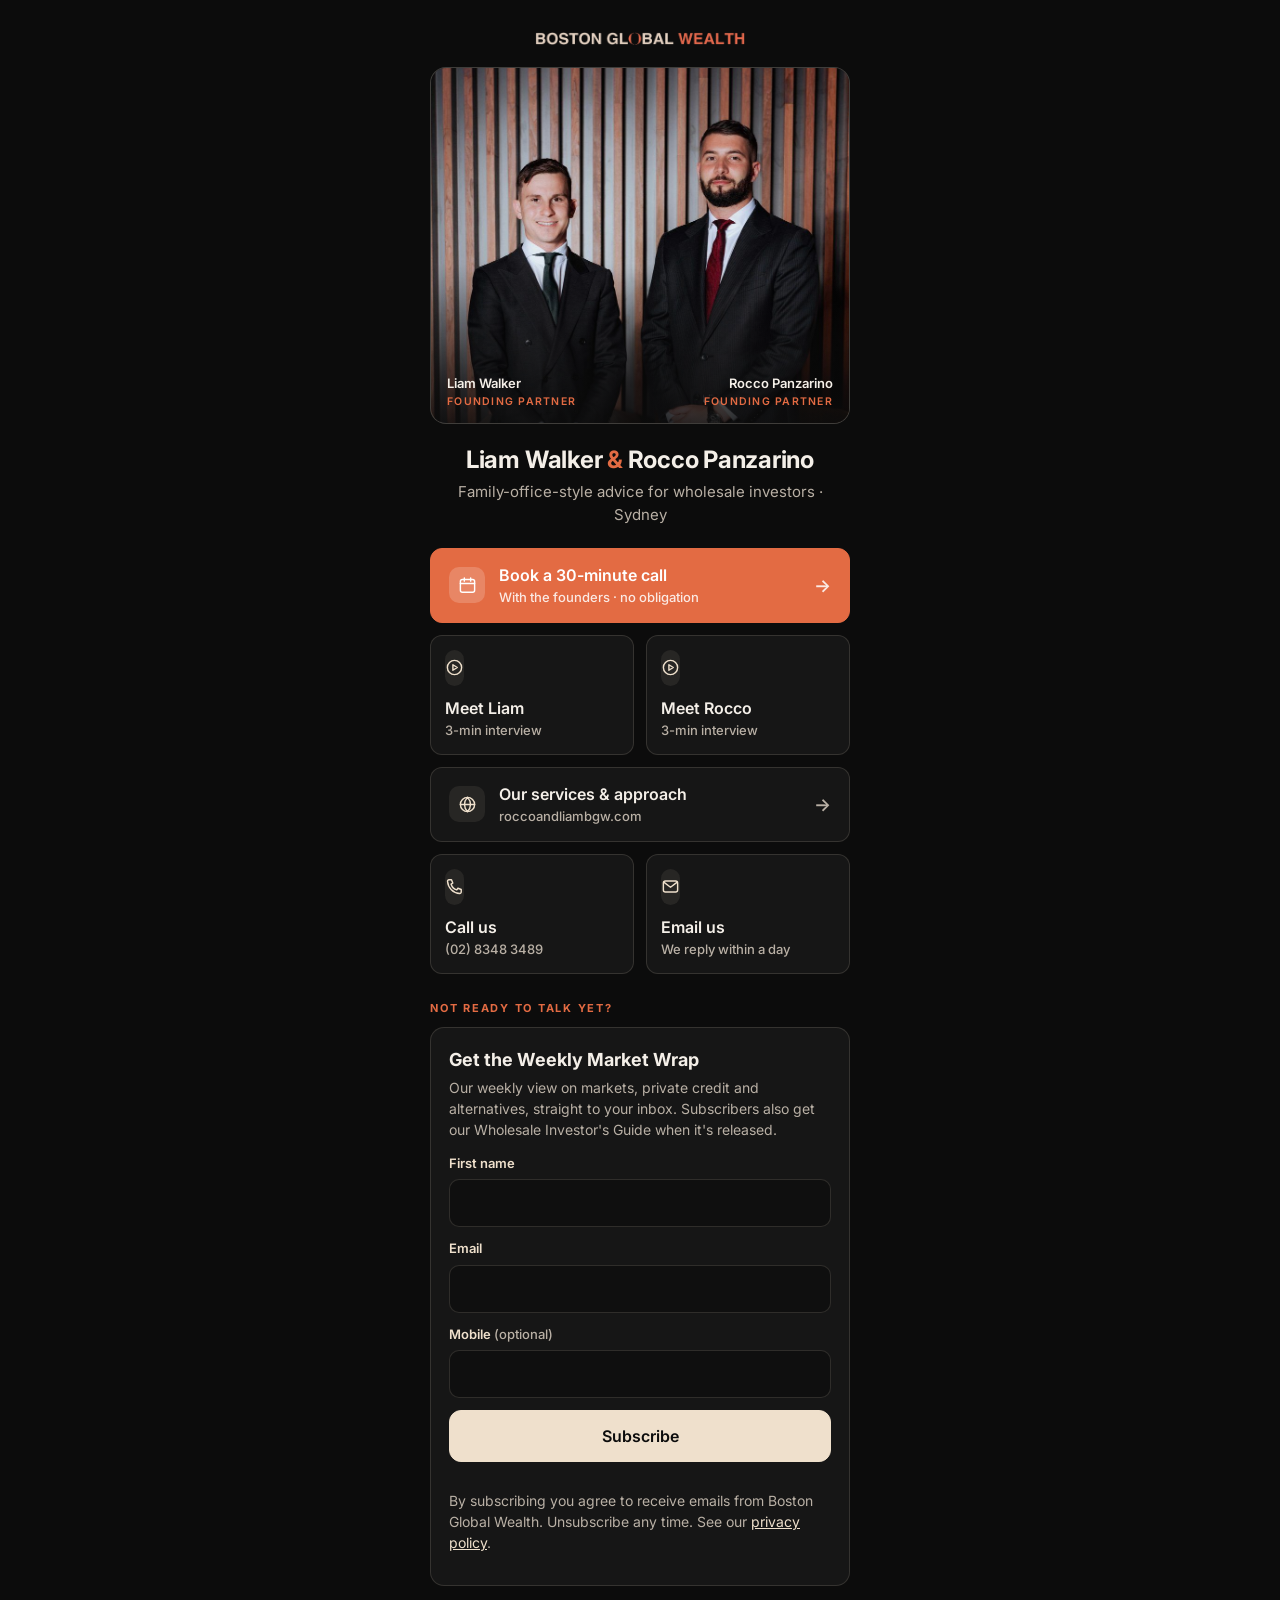
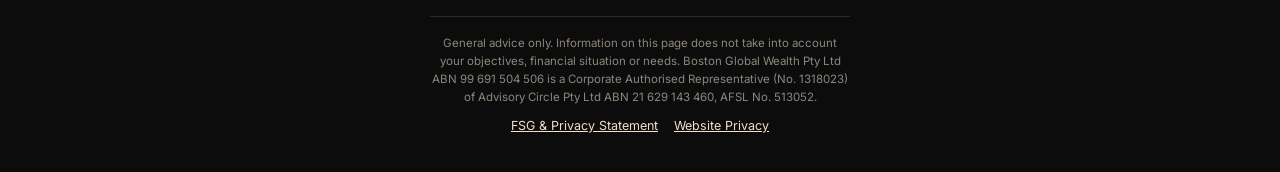
==== links/index.html @ 78a5c7ef "Add index.html for Boston Global Wealth links page" ====
<!doctype html>
<html lang="en-AU">
<head>
<meta charset="utf-8">
<title>Liam Walker &amp; Rocco Panzarino | Links | Boston Global Wealth</title>
<meta name="viewport" content="width=device-width, initial-scale=1, viewport-fit=cover">
<meta name="description" content="Book a 30-minute call, watch our interviews and join the Weekly Market Wrap. Family-office-style advice for wholesale investors in Sydney.">
<meta name="theme-color" content="#0c0c0c">
<meta property="og:type" content="website">
<meta property="og:title" content="Liam Walker &amp; Rocco Panzarino | Boston Global Wealth">
<meta property="og:description" content="Family-office-style advice for wholesale investors. Book a 30-minute call with the founders.">
<meta property="og:image" content="https://roccoandliambgw.com/assets/og-image.jpg">
<meta property="og:url" content="https://roccoandliambgw.com/links/">
<link rel="canonical" href="https://roccoandliambgw.com/links/">
<link rel="icon" href="/favicon.ico">
<link rel="icon" href="/assets/favicon-32.png" type="image/png" sizes="32x32">
<link rel="apple-touch-icon" href="/assets/apple-touch-icon.png">
<link rel="preconnect" href="https://fonts.googleapis.com">
<link rel="preconnect" href="https://fonts.gstatic.com" crossorigin>
<link href="https://fonts.googleapis.com/css2?family=Inter:wght@400;500;600;700&display=swap" rel="stylesheet">
<!-- Same tracking as the rest of the site: Meta Pixel, GA4, Google Ads, HubSpot, BGW_TRACK() -->
<script src="/assets/track.js"></script>
<style>
  :root {
    --black: #0c0c0c;
    --panel: #161616;
    --line: rgba(239, 224, 204, .14);
    --cream: #efe0cc;
    --text: #f4efe8;
    --muted: #b9b0a5;
    --orange: #e36b43;
    --orange-dark: #c5552f;
  }
  * { box-sizing: border-box; }
  html { background: var(--black); }
  body {
    margin: 0; min-height: 100vh; background: var(--black); color: var(--text);
    font-family: Inter, "Helvetica Neue", "Segoe UI", Arial, sans-serif;
    -webkit-font-smoothing: antialiased; line-height: 1.5;
  }
  .wrap { max-width: 460px; margin: 0 auto; padding: 28px 20px calc(36px + env(safe-area-inset-bottom)); }
  .logo { display: block; width: 210px; max-width: 70%; height: auto; margin: 4px auto 22px; }
  .hero {
    position: relative; border-radius: 16px; overflow: hidden; aspect-ratio: 4 / 3.4;
    background: #222; border: 1px solid var(--line);
  }
  .hero img { width: 100%; height: 100%; object-fit: cover; object-position: 50% 18%; display: block; }
  .hero::after {
    content: ""; position: absolute; inset: 0;
    background: linear-gradient(180deg, rgba(12,12,12,0) 55%, rgba(12,12,12,.85) 100%);
  }
  .hero .names {
    position: absolute; left: 16px; right: 16px; bottom: 14px; z-index: 1;
    display: flex; justify-content: space-between; font-size: 13px; font-weight: 600; color: var(--text);
  }
  .hero .names span small { display: block; font-size: 10.5px; font-weight: 600; letter-spacing: .12em; text-transform: uppercase; color: var(--orange); }
  .hero .names span:last-child { text-align: right; }
  h1 { font-size: 24px; line-height: 1.2; font-weight: 700; margin: 22px 0 6px; text-align: center; letter-spacing: -.01em; }
  h1 em { font-style: normal; color: var(--orange); }
  .tag { text-align: center; color: var(--muted); font-size: 15px; margin: 0 0 22px; }
  .links { display: flex; flex-direction: column; gap: 12px; }
  .btn {
    display: flex; align-items: center; gap: 14px; width: 100%; min-height: 60px; padding: 14px 18px;
    border-radius: 12px; border: 1px solid var(--line); background: var(--panel); color: var(--text);
    text-decoration: none; font-size: 16px; font-weight: 600; cursor: pointer; font-family: inherit; text-align: left;
    transition: transform .15s ease, border-color .15s ease, background .15s ease;
  }
  .btn:hover { border-color: rgba(227,107,67,.6); }
  .btn:active { transform: scale(.985); }
  .btn:focus-visible { outline: 3px solid var(--orange); outline-offset: 2px; }
  .btn .ico { flex: 0 0 36px; height: 36px; border-radius: 10px; display: grid; place-items: center; background: rgba(239,224,204,.08); }
  .btn .ico svg { width: 19px; height: 19px; stroke: var(--cream); fill: none; stroke-width: 1.8; stroke-linecap: round; stroke-linejoin: round; }
  .btn .txt { flex: 1; }
  .btn .txt small { display: block; font-size: 13px; font-weight: 500; color: var(--muted); margin-top: 1px; }
  .btn .arrow { color: var(--muted); font-size: 18px; }
  .btn.primary { background: var(--orange); border-color: var(--orange); color: #fff; min-height: 72px; }
  .btn.primary:hover { background: var(--orange-dark); border-color: var(--orange-dark); }
  .btn.primary .ico { background: rgba(255,255,255,.18); }
  .btn.primary .ico svg { stroke: #fff; }
  .btn.primary .txt small, .btn.primary .arrow { color: rgba(255,255,255,.85); }
  .pair { display: grid; grid-template-columns: 1fr 1fr; gap: 12px; }
  .pair .btn { flex-direction: column; align-items: flex-start; gap: 10px; min-height: 0; padding: 14px; }
  .pair .btn .arrow { display: none; }
  .section-label { font-size: 11px; font-weight: 700; letter-spacing: .16em; text-transform: uppercase; color: var(--orange); margin: 26px 0 10px; }
  .card { border: 1px solid var(--line); background: var(--panel); border-radius: 14px; padding: 18px; }
  .card h2 { font-size: 18px; margin: 0 0 4px; }
  .card p { margin: 0 0 14px; color: var(--muted); font-size: 14px; }
  label { display: block; font-size: 13px; font-weight: 600; margin: 0 0 6px; color: var(--cream); }
  input[type=text], input[type=email], input[type=tel] {
    width: 100%; min-height: 48px; padding: 12px 14px; border-radius: 10px; border: 1px solid var(--line);
    background: #0f0f0f; color: var(--text); font-size: 16px; font-family: inherit; margin-bottom: 12px;
  }
  input:focus { outline: 2px solid var(--orange); outline-offset: 1px; border-color: transparent; }
  .submit { justify-content: center; background: var(--cream); color: var(--black); border-color: var(--cream); min-height: 52px; }
  .submit:hover { background: #fff; }
  .hp { position: absolute; left: -9999px; width: 1px; height: 1px; overflow: hidden; }
  .msg { font-size: 14px; margin: 10px 0 0; min-height: 1em; }
  .msg.ok { color: #9fd3a8; } .msg.err { color: #f2a48a; }
  .consent { font-size: 12px; color: var(--muted); margin: 8px 0 0; }
  .consent a, footer a { color: var(--cream); }
  footer { margin-top: 30px; padding-top: 18px; border-top: 1px solid var(--line); font-size: 11.5px; line-height: 1.55; color: #8e867c; text-align: center; }
  footer nav { margin-top: 10px; display: flex; justify-content: center; gap: 16px; flex-wrap: wrap; font-size: 12.5px; }
</style>
</head>
<body>
<main class="wrap">
  <a href="/" data-link="logo" aria-label="Boston Global Wealth home">
    <img class="logo" src="/assets/logo.png" alt="Boston Global Wealth" width="474" height="30">
  </a>

  <div class="hero">
    <img src="/assets/hero.jpg" alt="Liam Walker and Rocco Panzarino, Founding Partners at Boston Global Wealth" width="900" height="1349">
    <div class="names" aria-hidden="true">
      <span>Liam Walker<small>Founding Partner</small></span>
      <span>Rocco Panzarino<small>Founding Partner</small></span>
    </div>
  </div>

  <h1>Liam Walker <em>&amp;</em> Rocco Panzarino</h1>
  <p class="tag">Family-office-style advice for wholesale investors · Sydney</p>

  <div class="links">
    <a class="btn primary" href="https://calendly.com/liam-bostonglobalwealth/30min" data-book="links" data-link="book_call">
      <span class="ico"><svg viewBox="0 0 24 24" aria-hidden="true"><rect x="3" y="4.5" width="18" height="16" rx="2.5"/><path d="M3 9.5h18M8 2.5v4M16 2.5v4"/></svg></span>
      <span class="txt">Book a 30-minute call<small>With the founders · no obligation</small></span>
      <span class="arrow" aria-hidden="true">→</span>
    </a>

    <div class="pair">
      <a class="btn" href="https://www.instagram.com/reel/DeqbWVbpsmq/" data-link="watch_liam" target="_blank" rel="noopener">
        <span class="ico"><svg viewBox="0 0 24 24" aria-hidden="true"><circle cx="12" cy="12" r="9"/><path d="M10 8.5l5.5 3.5-5.5 3.5z"/></svg></span>
        <span class="txt">Meet Liam<small>3-min interview</small></span>
      </a>
      <a class="btn" href="https://www.instagram.com/reel/DesJcNbhaky/" data-link="watch_rocco" target="_blank" rel="noopener">
        <span class="ico"><svg viewBox="0 0 24 24" aria-hidden="true"><circle cx="12" cy="12" r="9"/><path d="M10 8.5l5.5 3.5-5.5 3.5z"/></svg></span>
        <span class="txt">Meet Rocco<small>3-min interview</small></span>
      </a>
    </div>

    <a class="btn" href="/" data-link="website">
      <span class="ico"><svg viewBox="0 0 24 24" aria-hidden="true"><circle cx="12" cy="12" r="9"/><path d="M3 12h18M12 3c2.5 2.6 3.8 5.6 3.8 9s-1.3 6.4-3.8 9c-2.5-2.6-3.8-5.6-3.8-9S9.5 5.6 12 3z"/></svg></span>
      <span class="txt">Our services &amp; approach<small>roccoandliambgw.com</small></span>
      <span class="arrow" aria-hidden="true">→</span>
    </a>

    <div class="pair">
      <a class="btn" href="tel:+61283483489" data-link="call_office">
        <span class="ico"><svg viewBox="0 0 24 24" aria-hidden="true"><path d="M5 3.5h3.2l1.6 4.2-2.1 1.4a11 11 0 0 0 7.2 7.2l1.4-2.1 4.2 1.6V19a1.8 1.8 0 0 1-1.9 1.8A16.5 16.5 0 0 1 3.2 5.4 1.8 1.8 0 0 1 5 3.5z"/></svg></span>
        <span class="txt">Call us<small>(02) 8348 3489</small></span>
      </a>
      <a class="btn" href="mailto:contact@bostonglobalwealth.com.au" data-link="email">
        <span class="ico"><svg viewBox="0 0 24 24" aria-hidden="true"><rect x="3" y="5" width="18" height="14" rx="2.5"/><path d="M3.5 6.5l8.5 6.5 8.5-6.5"/></svg></span>
        <span class="txt">Email us<small>We reply within a day</small></span>
      </a>
    </div>
  </div>

  <p class="section-label">Not ready to talk yet?</p>
  <section class="card" aria-labelledby="wrap-title">
    <h2 id="wrap-title">Get the Weekly Market Wrap</h2>
    <p>Our weekly view on markets, private credit and alternatives, straight to your inbox. Subscribers also get our Wholesale Investor's Guide when it's released.</p>
    <!-- Same Netlify form as the homepage newsletter ("newsletter"), so submissions land in the same place and HubSpot captures them. -->
    <form id="links-newsletter" name="newsletter" method="POST" action="/" novalidate>
      <input type="hidden" name="form-name" value="newsletter">
      <p class="hp"><label>Leave this empty <input type="text" name="bot-field" tabindex="-1" autocomplete="off"></label></p>
      <input type="hidden" name="utm_source"><input type="hidden" name="utm_medium"><input type="hidden" name="utm_campaign">
      <input type="hidden" name="utm_term"><input type="hidden" name="utm_content">
      <input type="hidden" name="gclid"><input type="hidden" name="fbclid">
      <input type="hidden" name="first_source"><input type="hidden" name="landing_page"><input type="hidden" name="page" value="links">
      <label for="nl-first">First name</label>
      <input id="nl-first" type="text" name="firstname" autocomplete="given-name" required>
      <label for="nl-email">Email</label>
      <input id="nl-email" type="email" name="email" autocomplete="email" inputmode="email" required>
      <label for="nl-phone">Mobile <span style="font-weight:500;color:var(--muted)">(optional)</span></label>
      <input id="nl-phone" type="tel" name="phone" autocomplete="tel" inputmode="tel">
      <button class="btn submit" type="submit">Subscribe</button>
      <p class="msg" role="status" aria-live="polite"></p>
      <p class="consent">By subscribing you agree to receive emails from Boston Global Wealth. Unsubscribe any time. See our <a href="/privacy/">privacy policy</a>.</p>
    </form>
  </section>

  <footer>
    General advice only. Information on this page does not take into account your objectives, financial situation or needs. Boston Global Wealth Pty Ltd ABN 99 691 504 506 is a Corporate Authorised Representative (No. 1318023) of Advisory Circle Pty Ltd ABN 21 629 143 460, AFSL No. 513052.
    <nav>
      <a href="https://www.bostonglobalwealth.com.au/_files/ugd/f6deeb_38c5d5685875495e9167737adecfe1a2.pdf" target="_blank" rel="noopener" data-link="fsg">FSG &amp; Privacy Statement</a>
      <a href="/privacy/" data-link="privacy">Website Privacy</a>
    </nav>
  </footer>
</main>

<script>
(function () {
  var CAL_FALLBACK = 'https://calendly.com/liam-bostonglobalwealth/30min';
  var params = new URLSearchParams(location.search);
  var ATTR_KEYS = ['utm_source', 'utm_medium', 'utm_campaign', 'utm_term', 'utm_content', 'gclid', 'fbclid'];

  function safe(fn) { try { return fn(); } catch (e) { return undefined; } }
  function track(type, data) { safe(function () { if (typeof window.BGW_TRACK === 'function') window.BGW_TRACK(type, data || {}); }); }

  // Attribution: this visit's URL first, then whatever the site already remembered.
  var attr = {};
  ATTR_KEYS.forEach(function (k) {
    var v = params.get(k) || safe(function () { return (window.BGW_ATTR || {})[k]; }) || '';
    if (v) attr[k] = v;
  });
  if (!attr.utm_source && document.referrer.indexOf('instagram') > -1) { attr.utm_source = 'instagram'; attr.utm_medium = attr.utm_medium || 'bio'; }
  var firstSource = safe(function () { return (window.BGW_ATTR || {}).first_source; }) || attr.utm_source || 'links';

  // 1) Fill hidden fields on the newsletter form.
  var form = document.getElementById('links-newsletter');
  ATTR_KEYS.forEach(function (k) { if (attr[k] && form.elements[k]) form.elements[k].value = attr[k]; });
  form.elements.first_source.value = firstSource;
  form.elements.landing_page.value = location.pathname;

  // 2) Track every link tap (shows in GA4 as "select_content" and in Meta as "LinkClick").
  document.querySelectorAll('[data-link]').forEach(function (a) {
    a.addEventListener('click', function () {
      var id = a.getAttribute('data-link');
      safe(function () { window.gtag && gtag('event', 'select_content', { content_type: 'links_page', item_id: id }); });
      safe(function () { window.fbq && fbq('trackCustom', 'LinkClick', { link: id }); });
      if (id === 'call_office' || id === 'email') track('contact', { method: id });
    });
  });

  // 3) Calendly: open as a popup on the page, carry the ad/bio source into the booking, track open + booked.
  function calendlyUrl() {
    var base = safe(function () { return window.BGW_CONFIG && window.BGW_CONFIG.calendlyUrl; }) || CAL_FALLBACK;
    var u = new URL(base);
    ['utm_source', 'utm_medium', 'utm_campaign', 'utm_content', 'utm_term'].forEach(function (k) { if (attr[k]) u.searchParams.set(k, attr[k]); });
    if (!u.searchParams.get('utm_source')) { u.searchParams.set('utm_source', 'website'); u.searchParams.set('utm_medium', 'links'); }
    u.searchParams.set('hide_gdpr_banner', '1');
    return u.toString();
  }
  var calLoaded = false;
  function loadCalendly(cb) {
    if (window.Calendly) return cb();
    if (!calLoaded) {
      calLoaded = true;
      var css = document.createElement('link'); css.rel = 'stylesheet'; css.href = 'https://assets.calendly.com/assets/external/widget.css'; document.head.appendChild(css);
      var s = document.createElement('script'); s.src = 'https://assets.calendly.com/assets/external/widget.js'; s.async = true; document.head.appendChild(s);
    }
    var tries = 0;
    (function wait() { if (window.Calendly) return cb(); if (++tries > 40) return location.assign(calendlyUrl()); setTimeout(wait, 100); })();
  }
  document.querySelectorAll('[data-book]').forEach(function (b) {
    b.href = calendlyUrl();
    b.addEventListener('click', function (e) {
      e.preventDefault();
      track('booking_open', { location: 'links' });
      loadCalendly(function () { window.Calendly.initPopupWidget({ url: calendlyUrl() }); });
    });
  });
  window.addEventListener('message', function (e) {
    if (e.origin.indexOf('calendly.com') === -1 || !e.data || !e.data.event) return;
    if (e.data.event === 'calendly.event_scheduled') track('booking', { location: 'links' });
  });

  // 4) Newsletter submit: same Netlify form as the homepage; HubSpot's collected-forms script also captures it.
  var msg = form.querySelector('.msg');
  form.addEventListener('submit', function (e) {
    e.preventDefault();
    msg.className = 'msg'; msg.textContent = '';
    if (form.elements['bot-field'].value) return;
    var name = form.elements.firstname.value.trim(), email = form.elements.email.value.trim();
    if (!name || !/^[^\s@]+@[^\s@]+\.[^\s@]+$/.test(email)) {
      msg.className = 'msg err'; msg.textContent = 'Please add your first name and a valid email.'; return;
    }
    var btn = form.querySelector('button[type=submit]'); btn.disabled = true; btn.textContent = 'Subscribing…';
    fetch('/', { method: 'POST', headers: { 'Content-Type': 'application/x-www-form-urlencoded' }, body: new URLSearchParams(new FormData(form)).toString() })
      .then(function (r) {
        if (!r.ok) throw new Error(r.status);
        safe(function () { window.fbq && fbq('track', 'CompleteRegistration', { content_name: 'Weekly Market Wrap' }); });
        safe(function () { window.gtag && gtag('event', 'sign_up', { method: 'newsletter_links' }); });
        safe(function () { (window._hsq = window._hsq || []).push(['identify', { email: email, firstname: name }]); });
        form.reset(); btn.textContent = 'Subscribed ✓';
        msg.className = 'msg ok'; msg.textContent = 'Thanks ' + name + ', you’re on the list. The next edition will land in your inbox.';
      })
      .catch(function () {
        btn.disabled = false; btn.textContent = 'Subscribe';
        msg.className = 'msg err'; msg.textContent = 'Something went wrong. Please try again or email contact@bostonglobalwealth.com.au.';
      });
  });
})();
</script>
</body>
</html>
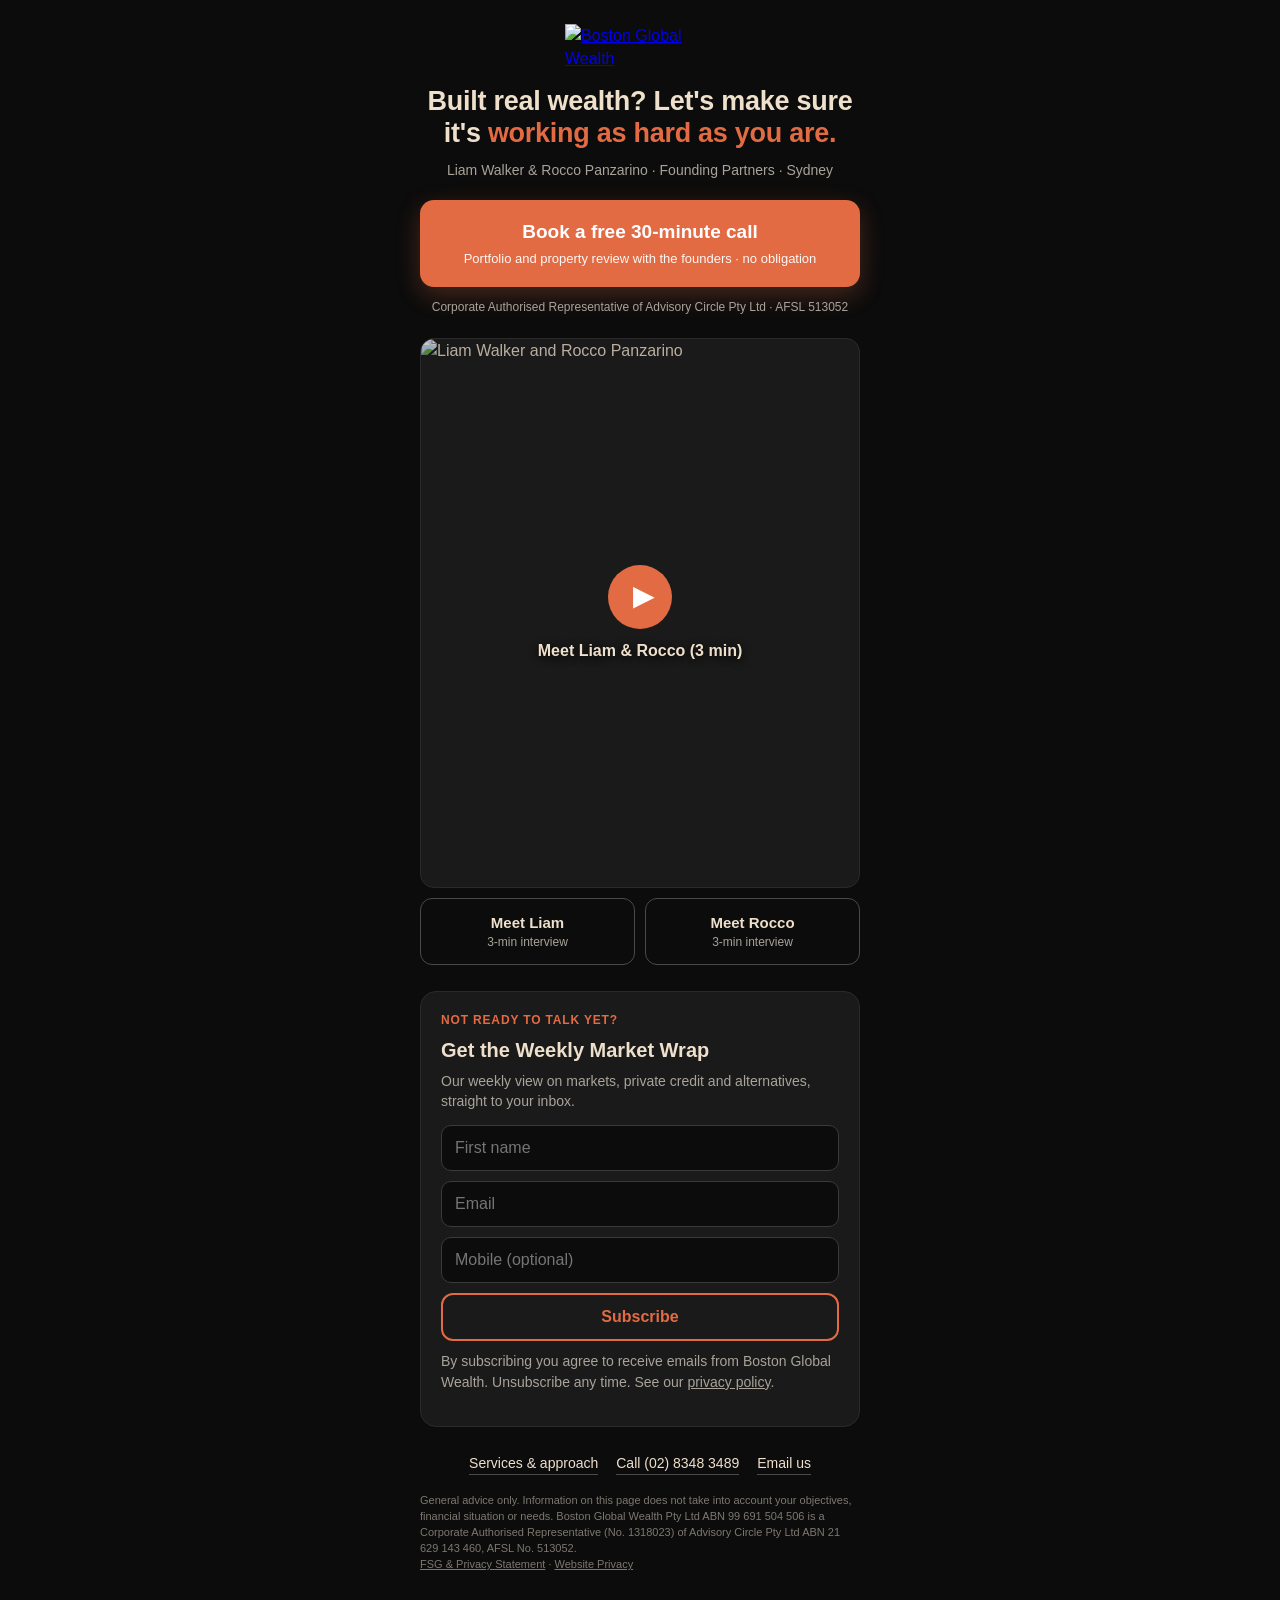
==== commit 56ea6b45: "Add files via upload" ====
--- a/links/index.html
+++ b/links/index.html
@@ -1,285 +1,237 @@
-<!doctype html>
+<!DOCTYPE html>
 <html lang="en-AU">
 <head>
 <meta charset="utf-8">
-<title>Liam Walker &amp; Rocco Panzarino | Links | Boston Global Wealth</title>
 <meta name="viewport" content="width=device-width, initial-scale=1, viewport-fit=cover">
-<meta name="description" content="Book a 30-minute call, watch our interviews and join the Weekly Market Wrap. Family-office-style advice for wholesale investors in Sydney.">
-<meta name="theme-color" content="#0c0c0c">
-<meta property="og:type" content="website">
-<meta property="og:title" content="Liam Walker &amp; Rocco Panzarino | Boston Global Wealth">
-<meta property="og:description" content="Family-office-style advice for wholesale investors. Book a 30-minute call with the founders.">
+<title>Liam Walker & Rocco Panzarino | Links | Boston Global Wealth</title>
+<meta name="description" content="Book a 30-minute call with the founders of Boston Global Wealth, watch our interviews and join the Weekly Market Wrap. Sydney.">
+<link rel="canonical" href="https://roccoandliambgw.com/links/">
+<meta property="og:title" content="Liam Walker & Rocco Panzarino | Boston Global Wealth">
+<meta property="og:description" content="Family-office-style advice for Sydney investors. Book a 30-minute call with the founders.">
 <meta property="og:image" content="https://roccoandliambgw.com/assets/og-image.jpg">
 <meta property="og:url" content="https://roccoandliambgw.com/links/">
-<link rel="canonical" href="https://roccoandliambgw.com/links/">
-<link rel="icon" href="/favicon.ico">
-<link rel="icon" href="/assets/favicon-32.png" type="image/png" sizes="32x32">
-<link rel="apple-touch-icon" href="/assets/apple-touch-icon.png">
-<link rel="preconnect" href="https://fonts.googleapis.com">
-<link rel="preconnect" href="https://fonts.gstatic.com" crossorigin>
-<link href="https://fonts.googleapis.com/css2?family=Inter:wght@400;500;600;700&display=swap" rel="stylesheet">
-<!-- Same tracking as the rest of the site: Meta Pixel, GA4, Google Ads, HubSpot, BGW_TRACK() -->
-<script src="/assets/track.js"></script>
+<meta property="og:type" content="website">
+<meta name="theme-color" content="#0c0c0c">
+
+<!-- ============================================================
+     SETTINGS: fill these in before uploading (3 items)
+     1. GA_ID      -> GA4 Measurement ID (starts with G-). Copy it from the
+                      gtag snippet in the current /links/ page head, or GA4
+                      Admin > Data streams > your stream.
+     2. EMAILJS_*  -> copy the same three values the current newsletter form
+                      uses (service ID, template ID, public key).
+     The Meta Pixel ID is already set.
+     ============================================================ -->
+<script>
+  window.BGW = {
+    GA_ID: 'G-XXXXXXXXXX',
+    PIXEL_ID: '972349529038336',
+    EMAILJS_SERVICE_ID: 'REPLACE_SERVICE_ID',
+    EMAILJS_TEMPLATE_ID: 'REPLACE_TEMPLATE_ID',
+    EMAILJS_PUBLIC_KEY: 'REPLACE_PUBLIC_KEY'
+  };
+</script>
+
+<!-- Google Analytics 4 -->
+<script>
+  window.dataLayer = window.dataLayer || [];
+  function gtag(){dataLayer.push(arguments);}
+  gtag('js', new Date());
+  if (BGW.GA_ID.indexOf('XXXX') === -1) {
+    var gs = document.createElement('script'); gs.async = true;
+    gs.src = 'https://www.googletagmanager.com/gtag/js?id=' + BGW.GA_ID;
+    document.head.appendChild(gs);
+    gtag('config', BGW.GA_ID);
+  } else { console.warn('BGW: set GA_ID in the settings block'); }
+</script>
+
+<!-- Meta Pixel -->
+<script>
+!function(f,b,e,v,n,t,s){if(f.fbq)return;n=f.fbq=function(){n.callMethod?
+n.callMethod.apply(n,arguments):n.queue.push(arguments)};if(!f._fbq)f._fbq=n;
+n.push=n;n.loaded=!0;n.version='2.0';n.queue=[];t=b.createElement(e);t.async=!0;
+t.src=v;s=b.getElementsByTagName(e)[0];s.parentNode.insertBefore(t,s)}(window,
+document,'script','https://connect.facebook.net/en_US/fbevents.js');
+fbq('init', BGW.PIXEL_ID);
+fbq('track', 'PageView');
+</script>
+
 <style>
-  :root {
-    --black: #0c0c0c;
-    --panel: #161616;
-    --line: rgba(239, 224, 204, .14);
-    --cream: #efe0cc;
-    --text: #f4efe8;
-    --muted: #b9b0a5;
-    --orange: #e36b43;
-    --orange-dark: #c5552f;
-  }
-  * { box-sizing: border-box; }
-  html { background: var(--black); }
-  body {
-    margin: 0; min-height: 100vh; background: var(--black); color: var(--text);
-    font-family: Inter, "Helvetica Neue", "Segoe UI", Arial, sans-serif;
-    -webkit-font-smoothing: antialiased; line-height: 1.5;
-  }
-  .wrap { max-width: 460px; margin: 0 auto; padding: 28px 20px calc(36px + env(safe-area-inset-bottom)); }
-  .logo { display: block; width: 210px; max-width: 70%; height: auto; margin: 4px auto 22px; }
-  .hero {
-    position: relative; border-radius: 16px; overflow: hidden; aspect-ratio: 4 / 3.4;
-    background: #222; border: 1px solid var(--line);
-  }
-  .hero img { width: 100%; height: 100%; object-fit: cover; object-position: 50% 18%; display: block; }
-  .hero::after {
-    content: ""; position: absolute; inset: 0;
-    background: linear-gradient(180deg, rgba(12,12,12,0) 55%, rgba(12,12,12,.85) 100%);
-  }
-  .hero .names {
-    position: absolute; left: 16px; right: 16px; bottom: 14px; z-index: 1;
-    display: flex; justify-content: space-between; font-size: 13px; font-weight: 600; color: var(--text);
-  }
-  .hero .names span small { display: block; font-size: 10.5px; font-weight: 600; letter-spacing: .12em; text-transform: uppercase; color: var(--orange); }
-  .hero .names span:last-child { text-align: right; }
-  h1 { font-size: 24px; line-height: 1.2; font-weight: 700; margin: 22px 0 6px; text-align: center; letter-spacing: -.01em; }
-  h1 em { font-style: normal; color: var(--orange); }
-  .tag { text-align: center; color: var(--muted); font-size: 15px; margin: 0 0 22px; }
-  .links { display: flex; flex-direction: column; gap: 12px; }
-  .btn {
-    display: flex; align-items: center; gap: 14px; width: 100%; min-height: 60px; padding: 14px 18px;
-    border-radius: 12px; border: 1px solid var(--line); background: var(--panel); color: var(--text);
-    text-decoration: none; font-size: 16px; font-weight: 600; cursor: pointer; font-family: inherit; text-align: left;
-    transition: transform .15s ease, border-color .15s ease, background .15s ease;
-  }
-  .btn:hover { border-color: rgba(227,107,67,.6); }
-  .btn:active { transform: scale(.985); }
-  .btn:focus-visible { outline: 3px solid var(--orange); outline-offset: 2px; }
-  .btn .ico { flex: 0 0 36px; height: 36px; border-radius: 10px; display: grid; place-items: center; background: rgba(239,224,204,.08); }
-  .btn .ico svg { width: 19px; height: 19px; stroke: var(--cream); fill: none; stroke-width: 1.8; stroke-linecap: round; stroke-linejoin: round; }
-  .btn .txt { flex: 1; }
-  .btn .txt small { display: block; font-size: 13px; font-weight: 500; color: var(--muted); margin-top: 1px; }
-  .btn .arrow { color: var(--muted); font-size: 18px; }
-  .btn.primary { background: var(--orange); border-color: var(--orange); color: #fff; min-height: 72px; }
-  .btn.primary:hover { background: var(--orange-dark); border-color: var(--orange-dark); }
-  .btn.primary .ico { background: rgba(255,255,255,.18); }
-  .btn.primary .ico svg { stroke: #fff; }
-  .btn.primary .txt small, .btn.primary .arrow { color: rgba(255,255,255,.85); }
-  .pair { display: grid; grid-template-columns: 1fr 1fr; gap: 12px; }
-  .pair .btn { flex-direction: column; align-items: flex-start; gap: 10px; min-height: 0; padding: 14px; }
-  .pair .btn .arrow { display: none; }
-  .section-label { font-size: 11px; font-weight: 700; letter-spacing: .16em; text-transform: uppercase; color: var(--orange); margin: 26px 0 10px; }
-  .card { border: 1px solid var(--line); background: var(--panel); border-radius: 14px; padding: 18px; }
-  .card h2 { font-size: 18px; margin: 0 0 4px; }
-  .card p { margin: 0 0 14px; color: var(--muted); font-size: 14px; }
-  label { display: block; font-size: 13px; font-weight: 600; margin: 0 0 6px; color: var(--cream); }
-  input[type=text], input[type=email], input[type=tel] {
-    width: 100%; min-height: 48px; padding: 12px 14px; border-radius: 10px; border: 1px solid var(--line);
-    background: #0f0f0f; color: var(--text); font-size: 16px; font-family: inherit; margin-bottom: 12px;
-  }
-  input:focus { outline: 2px solid var(--orange); outline-offset: 1px; border-color: transparent; }
-  .submit { justify-content: center; background: var(--cream); color: var(--black); border-color: var(--cream); min-height: 52px; }
-  .submit:hover { background: #fff; }
-  .hp { position: absolute; left: -9999px; width: 1px; height: 1px; overflow: hidden; }
-  .msg { font-size: 14px; margin: 10px 0 0; min-height: 1em; }
-  .msg.ok { color: #9fd3a8; } .msg.err { color: #f2a48a; }
-  .consent { font-size: 12px; color: var(--muted); margin: 8px 0 0; }
-  .consent a, footer a { color: var(--cream); }
-  footer { margin-top: 30px; padding-top: 18px; border-top: 1px solid var(--line); font-size: 11.5px; line-height: 1.55; color: #8e867c; text-align: center; }
-  footer nav { margin-top: 10px; display: flex; justify-content: center; gap: 16px; flex-wrap: wrap; font-size: 12.5px; }
+:root{--black:#0c0c0c;--ink:#1a1a1a;--cream:#efe0cc;--orange:#e36b43;--orange-dark:#c5552f;--grey:#a9a39a;--line:#2a2a2a}
+*{box-sizing:border-box;margin:0;padding:0}
+html{-webkit-text-size-adjust:100%}
+body{font-family:Inter,"Helvetica Neue","Segoe UI",Arial,sans-serif;background:var(--black);color:var(--cream);line-height:1.45;min-height:100vh}
+.wrap{max-width:480px;margin:0 auto;padding:20px 20px calc(32px + env(safe-area-inset-bottom))}
+.logo{display:block;width:150px;margin:4px auto 16px}
+.lead-in{display:none;text-align:center;color:var(--orange);font-weight:700;font-size:13px;letter-spacing:.06em;text-transform:uppercase;margin-bottom:8px}
+h1{font-size:27px;line-height:1.18;text-align:center;font-weight:800;letter-spacing:-.01em}
+h1 em{font-style:normal;color:var(--orange)}
+.sub{text-align:center;color:var(--grey);font-size:14px;margin:10px 0 20px}
+.btn-primary{display:block;background:var(--orange);color:#fff;text-decoration:none;text-align:center;border-radius:14px;padding:18px 16px;font-weight:800;font-size:19px;box-shadow:0 8px 24px rgba(227,107,67,.28)}
+.btn-primary small{display:block;font-weight:500;font-size:13px;opacity:.95;margin-top:4px}
+.btn-primary:active{background:var(--orange-dark)}
+.trust{text-align:center;color:var(--grey);font-size:12px;margin:12px 0 22px}
+.video{position:relative;border-radius:14px;overflow:hidden;background:var(--ink);aspect-ratio:4/5;border:1px solid var(--line);cursor:pointer}
+.video img{width:100%;height:100%;object-fit:cover;opacity:.75;display:block}
+.video .play{position:absolute;inset:0;display:flex;flex-direction:column;align-items:center;justify-content:center;gap:10px;font-weight:700;font-size:16px;text-shadow:0 2px 8px #000}
+.video .play span{width:64px;height:64px;border-radius:50%;background:var(--orange);display:flex;align-items:center;justify-content:center;font-size:26px;color:#fff;padding-left:5px;text-shadow:none}
+.video iframe{width:100%;height:100%;border:0;background:#000}
+.row{display:flex;gap:10px;margin-top:10px}
+.btn-ghost{flex:1;text-align:center;text-decoration:none;color:var(--cream);border:1.5px solid #4a4a4a;border-radius:12px;padding:13px 8px;font-weight:700;font-size:15px}
+.btn-ghost small{display:block;font-weight:500;font-size:12px;color:var(--grey)}
+.card{margin-top:26px;background:var(--ink);border:1px solid var(--line);border-radius:16px;padding:20px}
+.card .eyebrow{color:var(--orange);font-size:12px;font-weight:700;letter-spacing:.07em;text-transform:uppercase}
+.card h2{font-size:20px;margin:6px 0 6px}
+.card p{font-size:14px;color:var(--grey);margin-bottom:14px}
+input[type=text],input[type=email],input[type=tel]{width:100%;background:var(--black);border:1px solid #3a3a3a;color:var(--cream);border-radius:10px;padding:13px;font-size:16px;margin-bottom:10px;font-family:inherit}
+input:focus{outline:2px solid var(--orange);border-color:transparent}
+.hp{position:absolute;left:-9999px;opacity:0;height:0;width:0}
+.btn-sub{width:100%;background:transparent;color:var(--orange);border:2px solid var(--orange);border-radius:12px;padding:13px;font-weight:800;font-size:16px;cursor:pointer;font-family:inherit}
+.btn-sub:disabled{opacity:.5}
+.consent{font-size:11px;color:var(--grey);margin-top:10px}
+.consent a{color:var(--grey)}
+.msg{display:none;font-size:14px;margin-top:10px;font-weight:600}
+.msg.ok{color:#8bd48b}.msg.err{color:#ff8a6b}
+.foot-links{display:flex;justify-content:center;flex-wrap:wrap;gap:6px 18px;margin:26px 0 6px;font-size:14px}
+.foot-links a{color:var(--cream);text-decoration:none;border-bottom:1px solid #4a4a4a;padding-bottom:1px}
+.legal{font-size:11px;color:#7d7870;margin-top:18px}
+.legal a{color:#7d7870}
 </style>
 </head>
 <body>
 <main class="wrap">
-  <a href="/" data-link="logo" aria-label="Boston Global Wealth home">
-    <img class="logo" src="/assets/logo.png" alt="Boston Global Wealth" width="474" height="30">
+  <a href="https://roccoandliambgw.com/" data-track="logo_home"><img class="logo" src="https://roccoandliambgw.com/assets/logo.png" alt="Boston Global Wealth"></a>
+
+  <div class="lead-in" id="leadIn"></div>
+  <h1>Built real wealth? Let's make sure it's <em>working as hard as you are.</em></h1>
+  <p class="sub">Liam Walker &amp; Rocco Panzarino · Founding Partners · Sydney</p>
+
+  <!-- 1. PRIMARY ACTION -->
+  <a class="btn-primary" id="bookBtn" data-track="book_call" href="https://calendly.com/liam-bostonglobalwealth/30min">
+    Book a free 30-minute call
+    <small>Portfolio and property review with the founders · no obligation</small>
   </a>
-
-  <div class="hero">
-    <img src="/assets/hero.jpg" alt="Liam Walker and Rocco Panzarino, Founding Partners at Boston Global Wealth" width="900" height="1349">
-    <div class="names" aria-hidden="true">
-      <span>Liam Walker<small>Founding Partner</small></span>
-      <span>Rocco Panzarino<small>Founding Partner</small></span>
-    </div>
+  <p class="trust">Corporate Authorised Representative of Advisory Circle Pty Ltd · AFSL 513052</p>
+
+  <!-- 2. SECONDARY: VIDEO -->
+  <div class="video" id="video" role="button" tabindex="0" aria-label="Play video: meet Liam">
+    <img src="https://roccoandliambgw.com/assets/hero.jpg" alt="Liam Walker and Rocco Panzarino" loading="lazy">
+    <div class="play"><span>▶</span>Meet Liam &amp; Rocco (3 min)</div>
   </div>
-
-  <h1>Liam Walker <em>&amp;</em> Rocco Panzarino</h1>
-  <p class="tag">Family-office-style advice for wholesale investors · Sydney</p>
-
-  <div class="links">
-    <a class="btn primary" href="https://calendly.com/liam-bostonglobalwealth/30min" data-book="links" data-link="book_call">
-      <span class="ico"><svg viewBox="0 0 24 24" aria-hidden="true"><rect x="3" y="4.5" width="18" height="16" rx="2.5"/><path d="M3 9.5h18M8 2.5v4M16 2.5v4"/></svg></span>
-      <span class="txt">Book a 30-minute call<small>With the founders · no obligation</small></span>
-      <span class="arrow" aria-hidden="true">→</span>
-    </a>
-
-    <div class="pair">
-      <a class="btn" href="https://www.instagram.com/reel/DeqbWVbpsmq/" data-link="watch_liam" target="_blank" rel="noopener">
-        <span class="ico"><svg viewBox="0 0 24 24" aria-hidden="true"><circle cx="12" cy="12" r="9"/><path d="M10 8.5l5.5 3.5-5.5 3.5z"/></svg></span>
-        <span class="txt">Meet Liam<small>3-min interview</small></span>
-      </a>
-      <a class="btn" href="https://www.instagram.com/reel/DesJcNbhaky/" data-link="watch_rocco" target="_blank" rel="noopener">
-        <span class="ico"><svg viewBox="0 0 24 24" aria-hidden="true"><circle cx="12" cy="12" r="9"/><path d="M10 8.5l5.5 3.5-5.5 3.5z"/></svg></span>
-        <span class="txt">Meet Rocco<small>3-min interview</small></span>
-      </a>
-    </div>
-
-    <a class="btn" href="/" data-link="website">
-      <span class="ico"><svg viewBox="0 0 24 24" aria-hidden="true"><circle cx="12" cy="12" r="9"/><path d="M3 12h18M12 3c2.5 2.6 3.8 5.6 3.8 9s-1.3 6.4-3.8 9c-2.5-2.6-3.8-5.6-3.8-9S9.5 5.6 12 3z"/></svg></span>
-      <span class="txt">Our services &amp; approach<small>roccoandliambgw.com</small></span>
-      <span class="arrow" aria-hidden="true">→</span>
-    </a>
-
-    <div class="pair">
-      <a class="btn" href="tel:+61283483489" data-link="call_office">
-        <span class="ico"><svg viewBox="0 0 24 24" aria-hidden="true"><path d="M5 3.5h3.2l1.6 4.2-2.1 1.4a11 11 0 0 0 7.2 7.2l1.4-2.1 4.2 1.6V19a1.8 1.8 0 0 1-1.9 1.8A16.5 16.5 0 0 1 3.2 5.4 1.8 1.8 0 0 1 5 3.5z"/></svg></span>
-        <span class="txt">Call us<small>(02) 8348 3489</small></span>
-      </a>
-      <a class="btn" href="mailto:contact@bostonglobalwealth.com.au" data-link="email">
-        <span class="ico"><svg viewBox="0 0 24 24" aria-hidden="true"><rect x="3" y="5" width="18" height="14" rx="2.5"/><path d="M3.5 6.5l8.5 6.5 8.5-6.5"/></svg></span>
-        <span class="txt">Email us<small>We reply within a day</small></span>
-      </a>
-    </div>
+  <div class="row">
+    <a class="btn-ghost" data-track="meet_liam" href="https://www.instagram.com/reel/DeqbWVbpsmq/">Meet Liam<small>3-min interview</small></a>
+    <a class="btn-ghost" data-track="meet_rocco" href="https://www.instagram.com/reel/DesJcNbhaky/">Meet Rocco<small>3-min interview</small></a>
   </div>
 
-  <p class="section-label">Not ready to talk yet?</p>
-  <section class="card" aria-labelledby="wrap-title">
-    <h2 id="wrap-title">Get the Weekly Market Wrap</h2>
-    <p>Our weekly view on markets, private credit and alternatives, straight to your inbox. Subscribers also get our Wholesale Investor's Guide when it's released.</p>
-    <!-- Same Netlify form as the homepage newsletter ("newsletter"), so submissions land in the same place and HubSpot captures them. -->
-    <form id="links-newsletter" name="newsletter" method="POST" action="/" novalidate>
-      <input type="hidden" name="form-name" value="newsletter">
-      <p class="hp"><label>Leave this empty <input type="text" name="bot-field" tabindex="-1" autocomplete="off"></label></p>
-      <input type="hidden" name="utm_source"><input type="hidden" name="utm_medium"><input type="hidden" name="utm_campaign">
-      <input type="hidden" name="utm_term"><input type="hidden" name="utm_content">
-      <input type="hidden" name="gclid"><input type="hidden" name="fbclid">
-      <input type="hidden" name="first_source"><input type="hidden" name="landing_page"><input type="hidden" name="page" value="links">
-      <label for="nl-first">First name</label>
-      <input id="nl-first" type="text" name="firstname" autocomplete="given-name" required>
-      <label for="nl-email">Email</label>
-      <input id="nl-email" type="email" name="email" autocomplete="email" inputmode="email" required>
-      <label for="nl-phone">Mobile <span style="font-weight:500;color:var(--muted)">(optional)</span></label>
-      <input id="nl-phone" type="tel" name="phone" autocomplete="tel" inputmode="tel">
-      <button class="btn submit" type="submit">Subscribe</button>
-      <p class="msg" role="status" aria-live="polite"></p>
-      <p class="consent">By subscribing you agree to receive emails from Boston Global Wealth. Unsubscribe any time. See our <a href="/privacy/">privacy policy</a>.</p>
+  <!-- 3. TERTIARY: NEWSLETTER -->
+  <section class="card">
+    <div class="eyebrow">Not ready to talk yet?</div>
+    <h2>Get the Weekly Market Wrap</h2>
+    <p>Our weekly view on markets, private credit and alternatives, straight to your inbox.</p>
+    <form id="nl" novalidate>
+      <input type="text" name="website" class="hp" tabindex="-1" autocomplete="off" aria-hidden="true">
+      <input type="text" name="first_name" placeholder="First name" autocomplete="given-name" required>
+      <input type="email" name="email" placeholder="Email" autocomplete="email" required>
+      <input type="tel" name="mobile" placeholder="Mobile (optional)" autocomplete="tel">
+      <button class="btn-sub" type="submit" id="nlBtn">Subscribe</button>
+      <div class="msg ok" id="nlOk">Thanks. You're on the list.</div>
+      <div class="msg err" id="nlErr">Something went wrong. Please try again or email us.</div>
+      <p class="consent">By subscribing you agree to receive emails from Boston Global Wealth. Unsubscribe any time. See our <a href="https://roccoandliambgw.com/privacy/">privacy policy</a>.</p>
     </form>
   </section>
 
-  <footer>
-    General advice only. Information on this page does not take into account your objectives, financial situation or needs. Boston Global Wealth Pty Ltd ABN 99 691 504 506 is a Corporate Authorised Representative (No. 1318023) of Advisory Circle Pty Ltd ABN 21 629 143 460, AFSL No. 513052.
-    <nav>
-      <a href="https://www.bostonglobalwealth.com.au/_files/ugd/f6deeb_38c5d5685875495e9167737adecfe1a2.pdf" target="_blank" rel="noopener" data-link="fsg">FSG &amp; Privacy Statement</a>
-      <a href="/privacy/" data-link="privacy">Website Privacy</a>
-    </nav>
-  </footer>
+  <!-- 4. FOOTER ROW -->
+  <nav class="foot-links" aria-label="More">
+    <a data-track="services" href="https://roccoandliambgw.com/">Services &amp; approach</a>
+    <a data-track="call_us" href="tel:+61283483489">Call (02) 8348 3489</a>
+    <a data-track="email_us" href="mailto:liam@bostonglobalwealth.com.au">Email us</a>
+  </nav>
+
+  <p class="legal">General advice only. Information on this page does not take into account your objectives, financial situation or needs. Boston Global Wealth Pty Ltd ABN 99 691 504 506 is a Corporate Authorised Representative (No. 1318023) of Advisory Circle Pty Ltd ABN 21 629 143 460, AFSL No. 513052.<br>
+  <a href="https://www.bostonglobalwealth.com.au/_files/ugd/f6deeb_38c5d5685875495e9167737adecfe1a2.pdf" data-track="fsg">FSG &amp; Privacy Statement</a> · <a href="https://roccoandliambgw.com/privacy/">Website Privacy</a></p>
 </main>
 
 <script>
-(function () {
-  var CAL_FALLBACK = 'https://calendly.com/liam-bostonglobalwealth/30min';
+(function(){
+  // ---------- helpers ----------
   var params = new URLSearchParams(location.search);
-  var ATTR_KEYS = ['utm_source', 'utm_medium', 'utm_campaign', 'utm_term', 'utm_content', 'gclid', 'fbclid'];
-
-  function safe(fn) { try { return fn(); } catch (e) { return undefined; } }
-  function track(type, data) { safe(function () { if (typeof window.BGW_TRACK === 'function') window.BGW_TRACK(type, data || {}); }); }
-
-  // Attribution: this visit's URL first, then whatever the site already remembered.
-  var attr = {};
-  ATTR_KEYS.forEach(function (k) {
-    var v = params.get(k) || safe(function () { return (window.BGW_ATTR || {})[k]; }) || '';
-    if (v) attr[k] = v;
-  });
-  if (!attr.utm_source && document.referrer.indexOf('instagram') > -1) { attr.utm_source = 'instagram'; attr.utm_medium = attr.utm_medium || 'bio'; }
-  var firstSource = safe(function () { return (window.BGW_ATTR || {}).first_source; }) || attr.utm_source || 'links';
-
-  // 1) Fill hidden fields on the newsletter form.
-  var form = document.getElementById('links-newsletter');
-  ATTR_KEYS.forEach(function (k) { if (attr[k] && form.elements[k]) form.elements[k].value = attr[k]; });
-  form.elements.first_source.value = firstSource;
-  form.elements.landing_page.value = location.pathname;
-
-  // 2) Track every link tap (shows in GA4 as "select_content" and in Meta as "LinkClick").
-  document.querySelectorAll('[data-link]').forEach(function (a) {
-    a.addEventListener('click', function () {
-      var id = a.getAttribute('data-link');
-      safe(function () { window.gtag && gtag('event', 'select_content', { content_type: 'links_page', item_id: id }); });
-      safe(function () { window.fbq && fbq('trackCustom', 'LinkClick', { link: id }); });
-      if (id === 'call_office' || id === 'email') track('contact', { method: id });
+  function ga(name, extra){
+    try { gtag('event', name, Object.assign({transport_type:'beacon', page_location: location.href}, extra||{})); } catch(e){}
+  }
+  function px(type, name, data){ try { fbq(type, name, data||{}); } catch(e){} }
+
+  // ---------- message match from UTM campaign (e.g. ?utm_campaign=property) ----------
+  var leadIns = {
+    property: 'Saw our video on property risk?',
+    sharemarket: 'Saw our video on managing a growing portfolio?',
+    shares: 'Saw our video on managing a growing portfolio?',
+    oil: 'Saw our video on oil, inflation and rates?',
+    recession: 'Saw our video on bond yields and the economy?'
+  };
+  var camp = (params.get('utm_campaign') || params.get('ref') || '').toLowerCase();
+  if (leadIns[camp]) { var li = document.getElementById('leadIn'); li.textContent = leadIns[camp]; li.style.display = 'block'; }
+
+  // ---------- click tracking on every tracked link ----------
+  var pixelMap = { book_call:['trackCustom','BookCallClick'], call_us:['track','Contact'], email_us:['track','Contact'] };
+  document.querySelectorAll('[data-track]').forEach(function(el){
+    el.addEventListener('click', function(){
+      var id = el.getAttribute('data-track');
+      ga('click_' + id, { link_url: el.href, link_text: (el.textContent||'').trim().slice(0,60) });
+      if (id === 'book_call') ga('book_call_click', { link_url: el.href });
+      if (pixelMap[id]) px(pixelMap[id][0], pixelMap[id][1]);
     });
   });
 
-  // 3) Calendly: open as a popup on the page, carry the ad/bio source into the booking, track open + booked.
-  function calendlyUrl() {
-    var base = safe(function () { return window.BGW_CONFIG && window.BGW_CONFIG.calendlyUrl; }) || CAL_FALLBACK;
-    var u = new URL(base);
-    ['utm_source', 'utm_medium', 'utm_campaign', 'utm_content', 'utm_term'].forEach(function (k) { if (attr[k]) u.searchParams.set(k, attr[k]); });
-    if (!u.searchParams.get('utm_source')) { u.searchParams.set('utm_source', 'website'); u.searchParams.set('utm_medium', 'links'); }
-    u.searchParams.set('hide_gdpr_banner', '1');
-    return u.toString();
+  // ---------- video: tap to load, tracked ----------
+  var v = document.getElementById('video');
+  function playVideo(){
+    if (v.querySelector('iframe')) return;
+    ga('video_play', { video_title: 'Meet Liam' });
+    px('trackCustom','VideoPlay');
+    v.innerHTML = '<iframe src="https://www.instagram.com/reel/DeqbWVbpsmq/embed" allowfullscreen loading="lazy" title="Meet Liam"></iframe>';
   }
-  var calLoaded = false;
-  function loadCalendly(cb) {
-    if (window.Calendly) return cb();
-    if (!calLoaded) {
-      calLoaded = true;
-      var css = document.createElement('link'); css.rel = 'stylesheet'; css.href = 'https://assets.calendly.com/assets/external/widget.css'; document.head.appendChild(css);
-      var s = document.createElement('script'); s.src = 'https://assets.calendly.com/assets/external/widget.js'; s.async = true; document.head.appendChild(s);
-    }
-    var tries = 0;
-    (function wait() { if (window.Calendly) return cb(); if (++tries > 40) return location.assign(calendlyUrl()); setTimeout(wait, 100); })();
-  }
-  document.querySelectorAll('[data-book]').forEach(function (b) {
-    b.href = calendlyUrl();
-    b.addEventListener('click', function (e) {
-      e.preventDefault();
-      track('booking_open', { location: 'links' });
-      loadCalendly(function () { window.Calendly.initPopupWidget({ url: calendlyUrl() }); });
+  v.addEventListener('click', playVideo);
+  v.addEventListener('keydown', function(e){ if (e.key==='Enter'||e.key===' ') { e.preventDefault(); playVideo(); } });
+
+  // ---------- scroll depth (50%, 90%) ----------
+  var sent = {};
+  window.addEventListener('scroll', function(){
+    var p = Math.round((window.scrollY + window.innerHeight) / document.documentElement.scrollHeight * 100);
+    [50,90].forEach(function(t){ if (p >= t && !sent[t]) { sent[t]=1; ga('scroll_depth', { percent: t }); } });
+  }, {passive:true});
+
+  // ---------- newsletter (EmailJS REST) ----------
+  var f = document.getElementById('nl'), btn = document.getElementById('nlBtn');
+  var started = false;
+  f.addEventListener('focusin', function(){ if(!started){ started = true; ga('newsletter_form_start'); } });
+  f.addEventListener('submit', function(e){
+    e.preventDefault();
+    document.getElementById('nlOk').style.display = 'none';
+    document.getElementById('nlErr').style.display = 'none';
+    if (f.website.value) return; // honeypot
+    var first = f.first_name.value.trim(), email = f.email.value.trim();
+    if (!first || !/^[^@\s]+@[^@\s]+\.[^@\s]+$/.test(email)) { document.getElementById('nlErr').textContent = 'Please enter your first name and a valid email.'; document.getElementById('nlErr').style.display='block'; return; }
+    btn.disabled = true; btn.textContent = 'Subscribing…';
+    fetch('https://api.emailjs.com/api/v1.0/email/send', {
+      method:'POST', headers:{'Content-Type':'application/json'},
+      body: JSON.stringify({
+        service_id: BGW.EMAILJS_SERVICE_ID, template_id: BGW.EMAILJS_TEMPLATE_ID, user_id: BGW.EMAILJS_PUBLIC_KEY,
+        template_params: { form_type:'Weekly Market Wrap signup', first_name:first, email:email, mobile:f.mobile.value.trim(), page:location.href, source: params.get('utm_source')||'', campaign: params.get('utm_campaign')||'' }
+      })
+    }).then(function(r){
+      if (!r.ok) throw new Error('send failed');
+      ga('generate_lead', { method:'newsletter', form:'weekly_market_wrap' });
+      ga('newsletter_submit');
+      px('track','Lead');
+      document.getElementById('nlOk').style.display = 'block';
+      f.reset(); btn.textContent = 'Subscribed';
+    }).catch(function(){
+      document.getElementById('nlErr').textContent = 'Something went wrong. Please try again or email us.';
+      document.getElementById('nlErr').style.display = 'block';
+      btn.disabled = false; btn.textContent = 'Subscribe';
+      ga('newsletter_error');
     });
   });
-  window.addEventListener('message', function (e) {
-    if (e.origin.indexOf('calendly.com') === -1 || !e.data || !e.data.event) return;
-    if (e.data.event === 'calendly.event_scheduled') track('booking', { location: 'links' });
-  });
-
-  // 4) Newsletter submit: same Netlify form as the homepage; HubSpot's collected-forms script also captures it.
-  var msg = form.querySelector('.msg');
-  form.addEventListener('submit', function (e) {
-    e.preventDefault();
-    msg.className = 'msg'; msg.textContent = '';
-    if (form.elements['bot-field'].value) return;
-    var name = form.elements.firstname.value.trim(), email = form.elements.email.value.trim();
-    if (!name || !/^[^\s@]+@[^\s@]+\.[^\s@]+$/.test(email)) {
-      msg.className = 'msg err'; msg.textContent = 'Please add your first name and a valid email.'; return;
-    }
-    var btn = form.querySelector('button[type=submit]'); btn.disabled = true; btn.textContent = 'Subscribing…';
-    fetch('/', { method: 'POST', headers: { 'Content-Type': 'application/x-www-form-urlencoded' }, body: new URLSearchParams(new FormData(form)).toString() })
-      .then(function (r) {
-        if (!r.ok) throw new Error(r.status);
-        safe(function () { window.fbq && fbq('track', 'CompleteRegistration', { content_name: 'Weekly Market Wrap' }); });
-        safe(function () { window.gtag && gtag('event', 'sign_up', { method: 'newsletter_links' }); });
-        safe(function () { (window._hsq = window._hsq || []).push(['identify', { email: email, firstname: name }]); });
-        form.reset(); btn.textContent = 'Subscribed ✓';
-        msg.className = 'msg ok'; msg.textContent = 'Thanks ' + name + ', you’re on the list. The next edition will land in your inbox.';
-      })
-      .catch(function () {
-        btn.disabled = false; btn.textContent = 'Subscribe';
-        msg.className = 'msg err'; msg.textContent = 'Something went wrong. Please try again or email contact@bostonglobalwealth.com.au.';
-      });
-  });
 })();
 </script>
 </body>
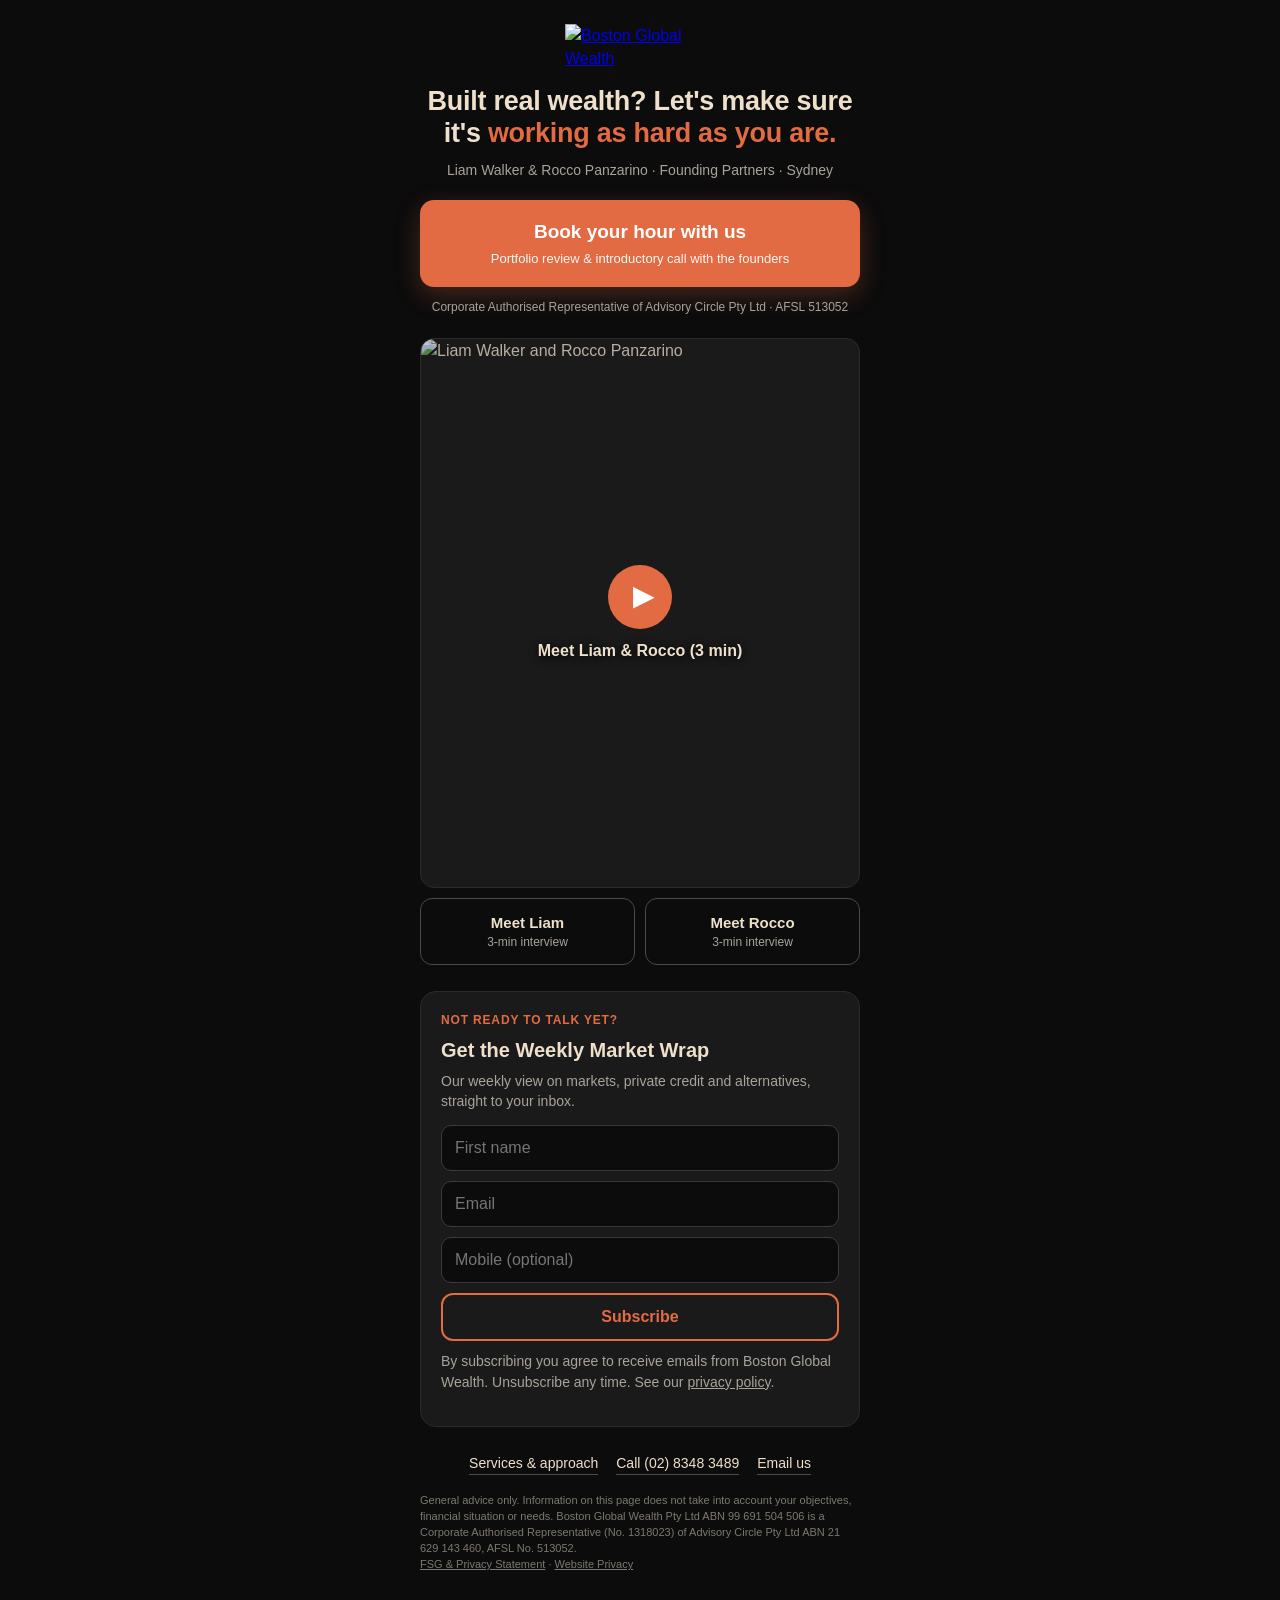
==== commit dac33e8f: "update booking to 1-hour" ====
--- a/links/index.html
+++ b/links/index.html
@@ -4,10 +4,10 @@
 <meta charset="utf-8">
 <meta name="viewport" content="width=device-width, initial-scale=1, viewport-fit=cover">
 <title>Liam Walker & Rocco Panzarino | Links | Boston Global Wealth</title>
-<meta name="description" content="Book a 30-minute call with the founders of Boston Global Wealth, watch our interviews and join the Weekly Market Wrap. Sydney.">
+<meta name="description" content="Book a complimentary call with the founders of Boston Global Wealth, watch our interviews and join the Weekly Market Wrap. Sydney.">
 <link rel="canonical" href="https://roccoandliambgw.com/links/">
 <meta property="og:title" content="Liam Walker & Rocco Panzarino | Boston Global Wealth">
-<meta property="og:description" content="Family-office-style advice for Sydney investors. Book a 30-minute call with the founders.">
+<meta property="og:description" content="Family-office-style advice for Sydney investors. Book a call with the founders.">
 <meta property="og:image" content="https://roccoandliambgw.com/assets/og-image.jpg">
 <meta property="og:url" content="https://roccoandliambgw.com/links/">
 <meta property="og:type" content="website">
@@ -107,9 +107,9 @@
   <p class="sub">Liam Walker &amp; Rocco Panzarino · Founding Partners · Sydney</p>
 
   <!-- 1. PRIMARY ACTION -->
-  <a class="btn-primary" id="bookBtn" data-track="book_call" href="https://calendly.com/liam-bostonglobalwealth/30min">
-    Book a free 30-minute call
-    <small>Portfolio and property review with the founders · no obligation</small>
+  <a class="btn-primary" id="bookBtn" data-track="book_call" href="https://calendly.com/liam-bostonglobalwealth/introductory-call">
+    Book your hour with us
+    <small>Portfolio review & introductory call with the founders </small>
   </a>
   <p class="trust">Corporate Authorised Representative of Advisory Circle Pty Ltd · AFSL 513052</p>
 
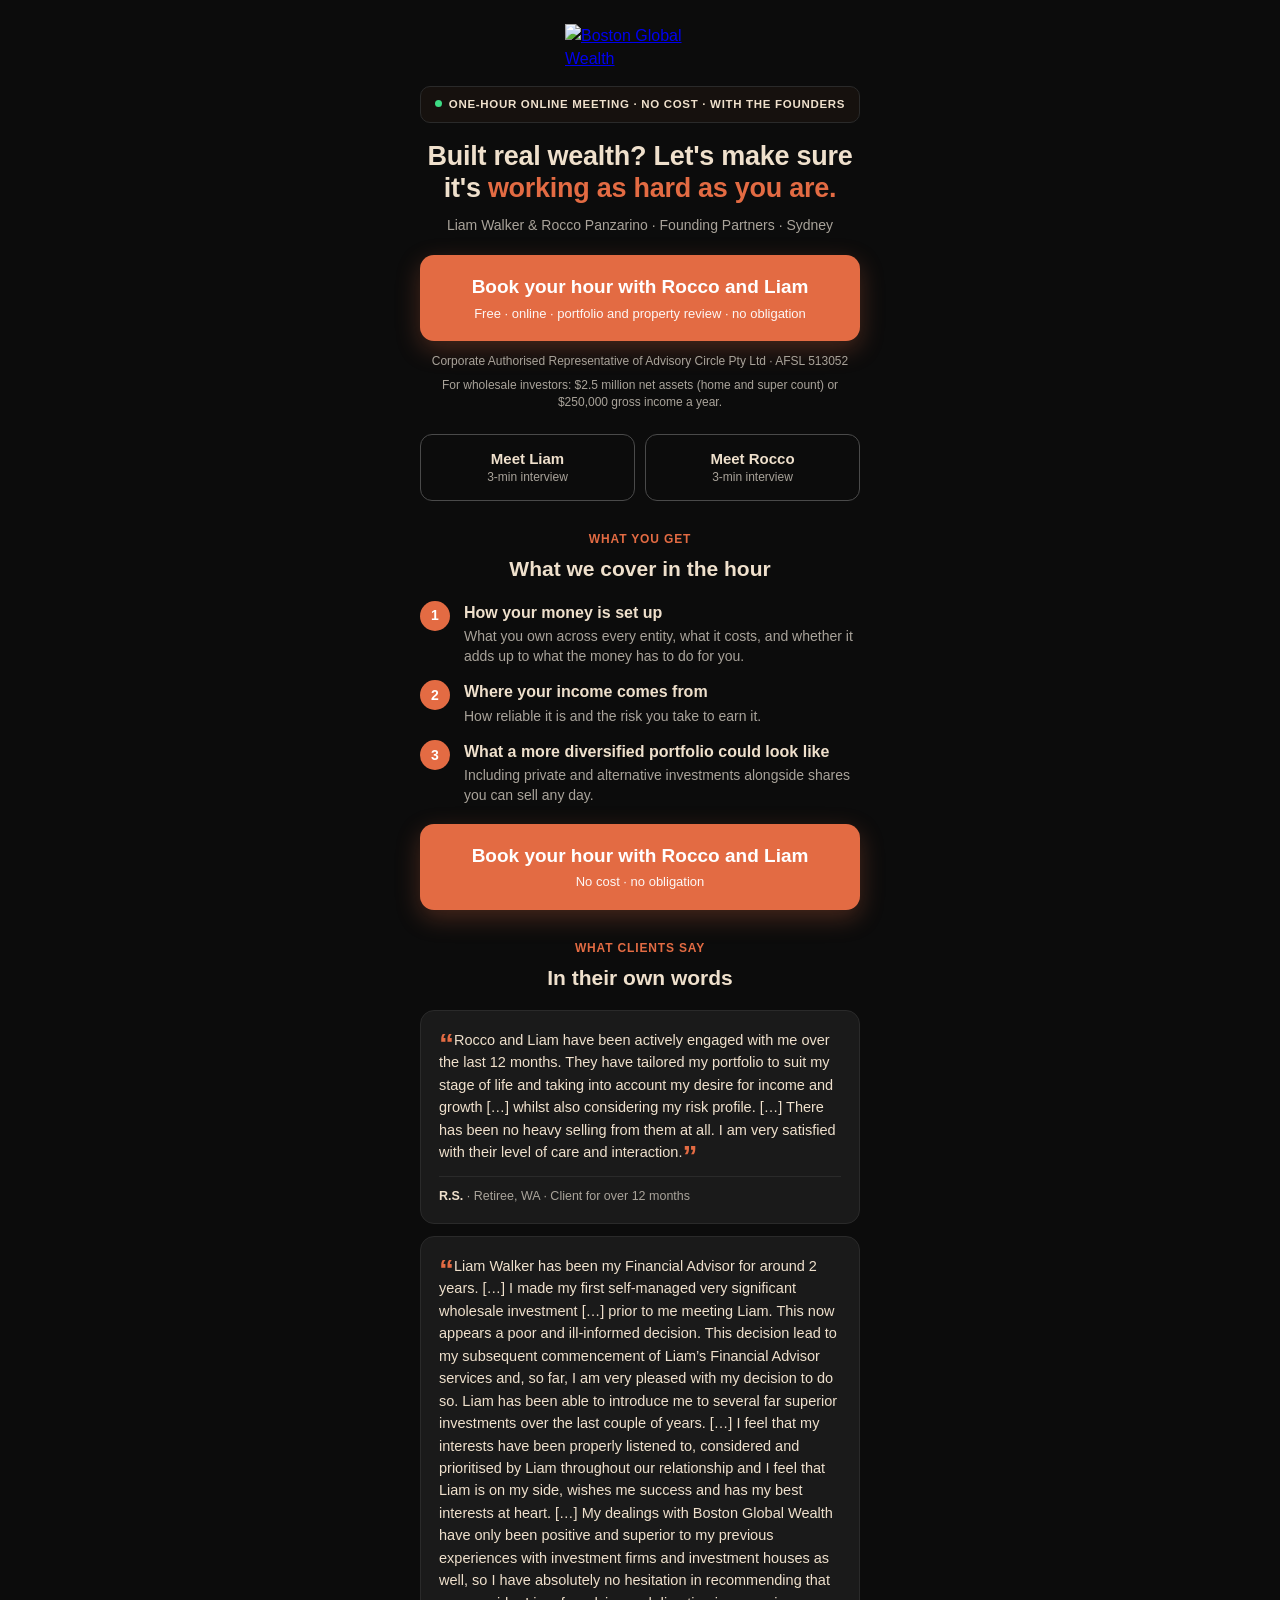
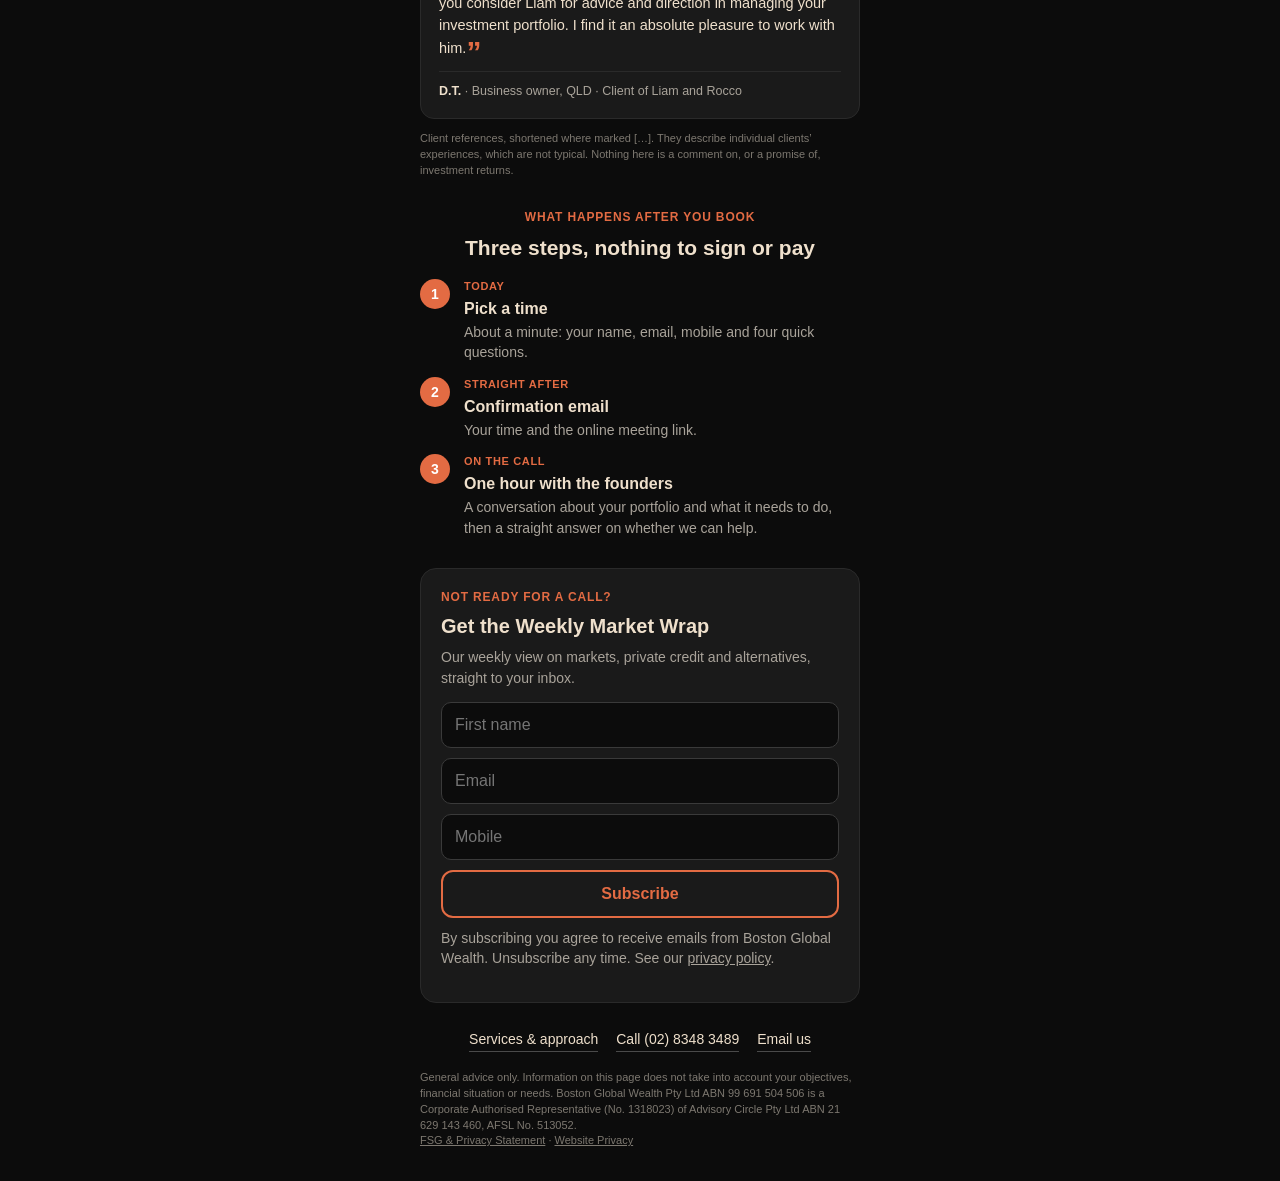
==== commit 7d6458a2: "Add files via upload" ====
--- a/links/index.html
+++ b/links/index.html
@@ -4,57 +4,18 @@
 <meta charset="utf-8">
 <meta name="viewport" content="width=device-width, initial-scale=1, viewport-fit=cover">
 <title>Liam Walker & Rocco Panzarino | Links | Boston Global Wealth</title>
-<meta name="description" content="Book a complimentary call with the founders of Boston Global Wealth, watch our interviews and join the Weekly Market Wrap. Sydney.">
+<meta name="description" content="Book a free one-hour online meeting with the founders of Boston Global Wealth, watch our interviews and join the Weekly Market Wrap. Sydney.">
 <link rel="canonical" href="https://roccoandliambgw.com/links/">
 <meta property="og:title" content="Liam Walker & Rocco Panzarino | Boston Global Wealth">
-<meta property="og:description" content="Family-office-style advice for Sydney investors. Book a call with the founders.">
+<meta property="og:description" content="Family-office-style advice for Sydney investors. Book a free one-hour meeting with the founders.">
 <meta property="og:image" content="https://roccoandliambgw.com/assets/og-image.jpg">
 <meta property="og:url" content="https://roccoandliambgw.com/links/">
 <meta property="og:type" content="website">
 <meta name="theme-color" content="#0c0c0c">
 
-<!-- ============================================================
-     SETTINGS: fill these in before uploading (3 items)
-     1. GA_ID      -> GA4 Measurement ID (starts with G-). Copy it from the
-                      gtag snippet in the current /links/ page head, or GA4
-                      Admin > Data streams > your stream.
-     2. EMAILJS_*  -> copy the same three values the current newsletter form
-                      uses (service ID, template ID, public key).
-     The Meta Pixel ID is already set.
-     ============================================================ -->
-<script>
-  window.BGW = {
-    GA_ID: 'G-XXXXXXXXXX',
-    PIXEL_ID: '972349529038336',
-    EMAILJS_SERVICE_ID: 'REPLACE_SERVICE_ID',
-    EMAILJS_TEMPLATE_ID: 'REPLACE_TEMPLATE_ID',
-    EMAILJS_PUBLIC_KEY: 'REPLACE_PUBLIC_KEY'
-  };
-</script>
-
-<!-- Google Analytics 4 -->
-<script>
-  window.dataLayer = window.dataLayer || [];
-  function gtag(){dataLayer.push(arguments);}
-  gtag('js', new Date());
-  if (BGW.GA_ID.indexOf('XXXX') === -1) {
-    var gs = document.createElement('script'); gs.async = true;
-    gs.src = 'https://www.googletagmanager.com/gtag/js?id=' + BGW.GA_ID;
-    document.head.appendChild(gs);
-    gtag('config', BGW.GA_ID);
-  } else { console.warn('BGW: set GA_ID in the settings block'); }
-</script>
-
-<!-- Meta Pixel -->
-<script>
-!function(f,b,e,v,n,t,s){if(f.fbq)return;n=f.fbq=function(){n.callMethod?
-n.callMethod.apply(n,arguments):n.queue.push(arguments)};if(!f._fbq)f._fbq=n;
-n.push=n;n.loaded=!0;n.version='2.0';n.queue=[];t=b.createElement(e);t.async=!0;
-t.src=v;s=b.getElementsByTagName(e)[0];s.parentNode.insertBefore(t,s)}(window,
-document,'script','https://connect.facebook.net/en_US/fbevents.js');
-fbq('init', BGW.PIXEL_ID);
-fbq('track', 'PageView');
-</script>
+<!-- Shared site tracking: Meta Pixel, GA4 (G-Z08MJGQLNM), Google Ads, HubSpot and UTM capture.
+     Same file the home page uses, so /links/ reports to the same GA4 property and Pixel. -->
+<script src="/assets/track.js"></script>
 
 <style>
 :root{--black:#0c0c0c;--ink:#1a1a1a;--cream:#efe0cc;--orange:#e36b43;--orange-dark:#c5552f;--grey:#a9a39a;--line:#2a2a2a}
@@ -63,6 +24,8 @@
 body{font-family:Inter,"Helvetica Neue","Segoe UI",Arial,sans-serif;background:var(--black);color:var(--cream);line-height:1.45;min-height:100vh}
 .wrap{max-width:480px;margin:0 auto;padding:20px 20px calc(32px + env(safe-area-inset-bottom))}
 .logo{display:block;width:150px;margin:4px auto 16px}
+.strip{background:#16110e;border:1px solid var(--line);border-radius:10px;padding:9px 12px;text-align:center;font-size:11.5px;font-weight:700;letter-spacing:.06em;text-transform:uppercase;color:var(--cream);margin-bottom:18px}
+.strip i{display:inline-block;width:7px;height:7px;border-radius:50%;background:#3ddc84;margin-right:7px;vertical-align:1px}
 .lead-in{display:none;text-align:center;color:var(--orange);font-weight:700;font-size:13px;letter-spacing:.06em;text-transform:uppercase;margin-bottom:8px}
 h1{font-size:27px;line-height:1.18;text-align:center;font-weight:800;letter-spacing:-.01em}
 h1 em{font-style:normal;color:var(--orange)}
@@ -70,16 +33,30 @@
 .btn-primary{display:block;background:var(--orange);color:#fff;text-decoration:none;text-align:center;border-radius:14px;padding:18px 16px;font-weight:800;font-size:19px;box-shadow:0 8px 24px rgba(227,107,67,.28)}
 .btn-primary small{display:block;font-weight:500;font-size:13px;opacity:.95;margin-top:4px}
 .btn-primary:active{background:var(--orange-dark)}
-.trust{text-align:center;color:var(--grey);font-size:12px;margin:12px 0 22px}
-.video{position:relative;border-radius:14px;overflow:hidden;background:var(--ink);aspect-ratio:4/5;border:1px solid var(--line);cursor:pointer}
-.video img{width:100%;height:100%;object-fit:cover;opacity:.75;display:block}
-.video .play{position:absolute;inset:0;display:flex;flex-direction:column;align-items:center;justify-content:center;gap:10px;font-weight:700;font-size:16px;text-shadow:0 2px 8px #000}
-.video .play span{width:64px;height:64px;border-radius:50%;background:var(--orange);display:flex;align-items:center;justify-content:center;font-size:26px;color:#fff;padding-left:5px;text-shadow:none}
-.video iframe{width:100%;height:100%;border:0;background:#000}
+.trust{text-align:center;color:var(--grey);font-size:12px;margin:12px 0 6px}
+.qual{text-align:center;color:var(--grey);font-size:12px;margin:0 0 22px}
 .row{display:flex;gap:10px;margin-top:10px}
 .btn-ghost{flex:1;text-align:center;text-decoration:none;color:var(--cream);border:1.5px solid #4a4a4a;border-radius:12px;padding:13px 8px;font-weight:700;font-size:15px}
 .btn-ghost small{display:block;font-weight:500;font-size:12px;color:var(--grey)}
-.card{margin-top:26px;background:var(--ink);border:1px solid var(--line);border-radius:16px;padding:20px}
+.ref{background:var(--ink);border:1px solid var(--line);border-radius:14px;padding:18px;margin-bottom:12px}
+.ref blockquote{font-size:14.5px;line-height:1.55;color:var(--cream)}
+.ref blockquote .q{color:var(--orange);font-size:30px;line-height:0;vertical-align:-9px;font-weight:800}
+.ref .clamp{max-height:11.5em;overflow:hidden;position:relative}
+.ref .clamp::after{content:"";position:absolute;left:0;right:0;bottom:0;height:3.2em;background:linear-gradient(transparent,var(--ink))}
+.ref .more{background:none;border:0;color:var(--orange);font-weight:700;font-size:13.5px;margin-top:8px;cursor:pointer;font-family:inherit;padding:0}
+.ref cite{display:block;font-style:normal;font-size:12.5px;color:var(--grey);margin-top:12px;padding-top:10px;border-top:1px solid var(--line)}
+.ref cite b{color:var(--cream)}
+.ref-note{font-size:11px;color:#7d7870;margin-top:6px}
+.sec{margin-top:30px}
+.sec .eyebrow{color:var(--orange);font-size:12px;font-weight:700;letter-spacing:.07em;text-transform:uppercase;text-align:center}
+.sec h2{font-size:21px;text-align:center;margin:6px 0 16px}
+.item{display:flex;gap:14px;margin-bottom:14px}
+.item b.n{flex:0 0 30px;height:30px;border-radius:50%;background:var(--orange);color:#fff;display:flex;align-items:center;justify-content:center;font-size:14px}
+.item h3{font-size:16px;margin-bottom:2px}
+.item p{font-size:14px;color:var(--grey)}
+.item small{display:block;color:var(--orange);font-size:11px;font-weight:700;letter-spacing:.06em;text-transform:uppercase;margin-bottom:2px}
+.sec .btn-primary{margin-top:18px}
+.card{margin-top:30px;background:var(--ink);border:1px solid var(--line);border-radius:16px;padding:20px}
 .card .eyebrow{color:var(--orange);font-size:12px;font-weight:700;letter-spacing:.07em;text-transform:uppercase}
 .card h2{font-size:20px;margin:6px 0 6px}
 .card p{font-size:14px;color:var(--grey);margin-bottom:14px}
@@ -88,10 +65,10 @@
 .hp{position:absolute;left:-9999px;opacity:0;height:0;width:0}
 .btn-sub{width:100%;background:transparent;color:var(--orange);border:2px solid var(--orange);border-radius:12px;padding:13px;font-weight:800;font-size:16px;cursor:pointer;font-family:inherit}
 .btn-sub:disabled{opacity:.5}
+#nl-status{font-size:14px;margin-top:10px;font-weight:600;color:#ff8a6b}
+.nl-done{font-size:16px;font-weight:700;color:#8bd48b;margin:0}
 .consent{font-size:11px;color:var(--grey);margin-top:10px}
 .consent a{color:var(--grey)}
-.msg{display:none;font-size:14px;margin-top:10px;font-weight:600}
-.msg.ok{color:#8bd48b}.msg.err{color:#ff8a6b}
 .foot-links{display:flex;justify-content:center;flex-wrap:wrap;gap:6px 18px;margin:26px 0 6px;font-size:14px}
 .foot-links a{color:var(--cream);text-decoration:none;border-bottom:1px solid #4a4a4a;padding-bottom:1px}
 .legal{font-size:11px;color:#7d7870;margin-top:18px}
@@ -102,40 +79,74 @@
 <main class="wrap">
   <a href="https://roccoandliambgw.com/" data-track="logo_home"><img class="logo" src="https://roccoandliambgw.com/assets/logo.png" alt="Boston Global Wealth"></a>
 
+  <div class="strip"><i></i>One-hour online meeting · No cost · With the founders</div>
   <div class="lead-in" id="leadIn"></div>
   <h1>Built real wealth? Let's make sure it's <em>working as hard as you are.</em></h1>
   <p class="sub">Liam Walker &amp; Rocco Panzarino · Founding Partners · Sydney</p>
 
-  <!-- 1. PRIMARY ACTION -->
-  <a class="btn-primary" id="bookBtn" data-track="book_call" href="https://calendly.com/liam-bostonglobalwealth/introductory-call">
-    Book your hour with us
-    <small>Portfolio review & introductory call with the founders </small>
+  <!-- 1. PRIMARY ACTION (data-book opens the Calendly popup via /assets/site.js) -->
+  <a class="btn-primary" data-track="book_call_top" data-book="links_top" href="https://calendly.com/liam-bostonglobalwealth/introductory-call">
+    Book your hour with Rocco and Liam
+    <small>Free · online · portfolio and property review · no obligation</small>
   </a>
   <p class="trust">Corporate Authorised Representative of Advisory Circle Pty Ltd · AFSL 513052</p>
-
-  <!-- 2. SECONDARY: VIDEO -->
-  <div class="video" id="video" role="button" tabindex="0" aria-label="Play video: meet Liam">
-    <img src="https://roccoandliambgw.com/assets/hero.jpg" alt="Liam Walker and Rocco Panzarino" loading="lazy">
-    <div class="play"><span>▶</span>Meet Liam &amp; Rocco (3 min)</div>
-  </div>
+  <p class="qual">For wholesale investors: $2.5 million net assets (home and super count) or $250,000 gross income a year.</p>
+
+  <!-- 2. SECONDARY: INTERVIEWS -->
   <div class="row">
     <a class="btn-ghost" data-track="meet_liam" href="https://www.instagram.com/reel/DeqbWVbpsmq/">Meet Liam<small>3-min interview</small></a>
     <a class="btn-ghost" data-track="meet_rocco" href="https://www.instagram.com/reel/DesJcNbhaky/">Meet Rocco<small>3-min interview</small></a>
   </div>
 
-  <!-- 3. TERTIARY: NEWSLETTER -->
+  <!-- WHAT YOU GET -->
+  <section class="sec">
+    <div class="eyebrow">What you get</div>
+    <h2>What we cover in the hour</h2>
+    <div class="item"><b class="n">1</b><div><h3>How your money is set up</h3><p>What you own across every entity, what it costs, and whether it adds up to what the money has to do for you.</p></div></div>
+    <div class="item"><b class="n">2</b><div><h3>Where your income comes from</h3><p>How reliable it is and the risk you take to earn it.</p></div></div>
+    <div class="item"><b class="n">3</b><div><h3>What a more diversified portfolio could look like</h3><p>Including private and alternative investments alongside shares you can sell any day.</p></div></div>
+    <a class="btn-primary" data-track="book_call_hour" data-book="links_hour" href="https://calendly.com/liam-bostonglobalwealth/introductory-call">Book your hour with Rocco and Liam<small>No cost · no obligation</small></a>
+  </section>
+
+  <!-- CLIENT REFERENCES (shortened where marked […]; compliance to approve before publishing) -->
+  <section class="sec" id="references">
+    <div class="eyebrow">What clients say</div>
+    <h2>In their own words</h2>
+    <figure class="ref">
+      <blockquote><span class="q">“</span>Rocco and Liam have been actively engaged with me over the last 12 months. They have tailored my portfolio to suit my stage of life and taking into account my desire for income and growth […] whilst also considering my risk profile. […] There has been no heavy selling from them at all. I am very satisfied with their level of care and interaction.<span class="q">”</span></blockquote>
+      <cite><b>R.S.</b> · Retiree, WA · Client for over 12 months</cite>
+    </figure>
+    <figure class="ref">
+      <blockquote><span class="q">“</span>Liam Walker has been my Financial Advisor for around 2 years. […] I made my first self-managed very significant wholesale investment […] prior to me meeting Liam. This now appears a poor and ill-informed decision. This decision lead to my subsequent commencement of Liam’s Financial Advisor services and, so far, I am very pleased with my decision to do so. Liam has been able to introduce me to several far superior investments over the last couple of years. […] I feel that my interests have been properly listened to, considered and prioritised by Liam throughout our relationship and I feel that Liam is on my side, wishes me success and has my best interests at heart. […] My dealings with Boston Global Wealth have only been positive and superior to my previous experiences with investment firms and investment houses as well, so I have absolutely no hesitation in recommending that you consider Liam for advice and direction in managing your investment portfolio. I find it an absolute pleasure to work with him.<span class="q">”</span></blockquote>
+      <cite><b>D.T.</b> · Business owner, QLD · Client of Liam and Rocco</cite>
+    </figure>
+    <p class="ref-note">Client references, shortened where marked […]. They describe individual clients’ experiences, which are not typical. Nothing here is a comment on, or a promise of, investment returns.</p>
+  </section>
+
+  <!-- WHAT HAPPENS AFTER YOU BOOK -->
+  <section class="sec">
+    <div class="eyebrow">What happens after you book</div>
+    <h2>Three steps, nothing to sign or pay</h2>
+    <div class="item"><b class="n">1</b><div><small>Today</small><h3>Pick a time</h3><p>About a minute: your name, email, mobile and four quick questions.</p></div></div>
+    <div class="item"><b class="n">2</b><div><small>Straight after</small><h3>Confirmation email</h3><p>Your time and the online meeting link.</p></div></div>
+    <div class="item"><b class="n">3</b><div><small>On the call</small><h3>One hour with the founders</h3><p>A conversation about your portfolio and what it needs to do, then a straight answer on whether we can help.</p></div></div>
+  </section>
+
+  <!-- 3. TERTIARY: NEWSLETTER (same form and handler as the home page) -->
   <section class="card">
-    <div class="eyebrow">Not ready to talk yet?</div>
+    <div class="eyebrow">Not ready for a call?</div>
     <h2>Get the Weekly Market Wrap</h2>
     <p>Our weekly view on markets, private credit and alternatives, straight to your inbox.</p>
-    <form id="nl" novalidate>
-      <input type="text" name="website" class="hp" tabindex="-1" autocomplete="off" aria-hidden="true">
-      <input type="text" name="first_name" placeholder="First name" autocomplete="given-name" required>
+    <form id="newsletter-form" name="newsletter" action="/" method="POST">
+      <input type="hidden" name="form-name" value="newsletter">
+      <input type="text" name="bot-field" class="hp" tabindex="-1" autocomplete="off" aria-hidden="true">
+      <input type="hidden" name="utm_source"><input type="hidden" name="utm_medium"><input type="hidden" name="utm_campaign">
+      <input type="hidden" name="gclid"><input type="hidden" name="fbclid"><input type="hidden" name="first_source"><input type="hidden" name="landing_page">
+      <input type="text" name="firstname" placeholder="First name" autocomplete="given-name" required>
       <input type="email" name="email" placeholder="Email" autocomplete="email" required>
-      <input type="tel" name="mobile" placeholder="Mobile (optional)" autocomplete="tel">
-      <button class="btn-sub" type="submit" id="nlBtn">Subscribe</button>
-      <div class="msg ok" id="nlOk">Thanks. You're on the list.</div>
-      <div class="msg err" id="nlErr">Something went wrong. Please try again or email us.</div>
+      <input type="tel" name="phone" placeholder="Mobile" autocomplete="tel" required>
+      <button class="btn-sub" type="submit">Subscribe</button>
+      <div id="nl-status" role="status"></div>
       <p class="consent">By subscribing you agree to receive emails from Boston Global Wealth. Unsubscribe any time. See our <a href="https://roccoandliambgw.com/privacy/">privacy policy</a>.</p>
     </form>
   </section>
@@ -151,16 +162,15 @@
   <a href="https://www.bostonglobalwealth.com.au/_files/ugd/f6deeb_38c5d5685875495e9167737adecfe1a2.pdf" data-track="fsg">FSG &amp; Privacy Statement</a> · <a href="https://roccoandliambgw.com/privacy/">Website Privacy</a></p>
 </main>
 
+<!-- Calendly popup, newsletter submit, phone/email tracking: shared with the home page -->
+<script src="/assets/site.js" defer></script>
+
 <script>
 (function(){
-  // ---------- helpers ----------
-  var params = new URLSearchParams(location.search);
-  function ga(name, extra){
-    try { gtag('event', name, Object.assign({transport_type:'beacon', page_location: location.href}, extra||{})); } catch(e){}
-  }
-  function px(type, name, data){ try { fbq(type, name, data||{}); } catch(e){} }
-
-  // ---------- message match from UTM campaign (e.g. ?utm_campaign=property) ----------
+  // GA4 event for every button (gtag is defined by /assets/track.js)
+  function ga(name, extra){ try { gtag('event', name, Object.assign({transport_type:'beacon'}, extra||{})); } catch(e){} }
+
+  // Message match from the campaign tag, e.g. ?utm_campaign=property
   var leadIns = {
     property: 'Saw our video on property risk?',
     sharemarket: 'Saw our video on managing a growing portfolio?',
@@ -168,70 +178,34 @@
     oil: 'Saw our video on oil, inflation and rates?',
     recession: 'Saw our video on bond yields and the economy?'
   };
-  var camp = (params.get('utm_campaign') || params.get('ref') || '').toLowerCase();
+  var camp = (new URLSearchParams(location.search).get('utm_campaign') || '').toLowerCase();
   if (leadIns[camp]) { var li = document.getElementById('leadIn'); li.textContent = leadIns[camp]; li.style.display = 'block'; }
 
-  // ---------- click tracking on every tracked link ----------
-  var pixelMap = { book_call:['trackCustom','BookCallClick'], call_us:['track','Contact'], email_us:['track','Contact'] };
+  // Click events on every tracked button / link
   document.querySelectorAll('[data-track]').forEach(function(el){
     el.addEventListener('click', function(){
       var id = el.getAttribute('data-track');
       ga('click_' + id, { link_url: el.href, link_text: (el.textContent||'').trim().slice(0,60) });
-      if (id === 'book_call') ga('book_call_click', { link_url: el.href });
-      if (pixelMap[id]) px(pixelMap[id][0], pixelMap[id][1]);
+      if (id.indexOf('book_call') === 0) ga('book_call_click', { cta_position: id });
     });
   });
 
-  // ---------- video: tap to load, tracked ----------
-  var v = document.getElementById('video');
-  function playVideo(){
-    if (v.querySelector('iframe')) return;
-    ga('video_play', { video_title: 'Meet Liam' });
-    px('trackCustom','VideoPlay');
-    v.innerHTML = '<iframe src="https://www.instagram.com/reel/DeqbWVbpsmq/embed" allowfullscreen loading="lazy" title="Meet Liam"></iframe>';
-  }
-  v.addEventListener('click', playVideo);
-  v.addEventListener('keydown', function(e){ if (e.key==='Enter'||e.key===' ') { e.preventDefault(); playVideo(); } });
-
-  // ---------- scroll depth (50%, 90%) ----------
+  // Read-more on the long reference
+  var rb = document.getElementById('ref2btn'), r2 = document.getElementById('ref2');
+  if (rb) rb.addEventListener('click', function(){ var open = r2.classList.toggle('clamp') === false; rb.textContent = open ? 'Show less' : 'Read the full reference'; rb.setAttribute('aria-expanded', open); if (open) ga('reference_expand', {reference:'D.T.'}); });
+
+  // References section seen
+  var rs = document.getElementById('references');
+  if (rs && 'IntersectionObserver' in window) { var ro = new IntersectionObserver(function(en){ if (en[0].isIntersecting) { ga('references_view'); ro.disconnect(); } }, {threshold:.4}); ro.observe(rs); }
+
+  // Newsletter form start + scroll depth
+  var nl = document.getElementById('newsletter-form'), started = false;
+  nl.addEventListener('focusin', function(){ if(!started){ started = true; ga('newsletter_form_start'); } });
   var sent = {};
   window.addEventListener('scroll', function(){
     var p = Math.round((window.scrollY + window.innerHeight) / document.documentElement.scrollHeight * 100);
     [50,90].forEach(function(t){ if (p >= t && !sent[t]) { sent[t]=1; ga('scroll_depth', { percent: t }); } });
   }, {passive:true});
-
-  // ---------- newsletter (EmailJS REST) ----------
-  var f = document.getElementById('nl'), btn = document.getElementById('nlBtn');
-  var started = false;
-  f.addEventListener('focusin', function(){ if(!started){ started = true; ga('newsletter_form_start'); } });
-  f.addEventListener('submit', function(e){
-    e.preventDefault();
-    document.getElementById('nlOk').style.display = 'none';
-    document.getElementById('nlErr').style.display = 'none';
-    if (f.website.value) return; // honeypot
-    var first = f.first_name.value.trim(), email = f.email.value.trim();
-    if (!first || !/^[^@\s]+@[^@\s]+\.[^@\s]+$/.test(email)) { document.getElementById('nlErr').textContent = 'Please enter your first name and a valid email.'; document.getElementById('nlErr').style.display='block'; return; }
-    btn.disabled = true; btn.textContent = 'Subscribing…';
-    fetch('https://api.emailjs.com/api/v1.0/email/send', {
-      method:'POST', headers:{'Content-Type':'application/json'},
-      body: JSON.stringify({
-        service_id: BGW.EMAILJS_SERVICE_ID, template_id: BGW.EMAILJS_TEMPLATE_ID, user_id: BGW.EMAILJS_PUBLIC_KEY,
-        template_params: { form_type:'Weekly Market Wrap signup', first_name:first, email:email, mobile:f.mobile.value.trim(), page:location.href, source: params.get('utm_source')||'', campaign: params.get('utm_campaign')||'' }
-      })
-    }).then(function(r){
-      if (!r.ok) throw new Error('send failed');
-      ga('generate_lead', { method:'newsletter', form:'weekly_market_wrap' });
-      ga('newsletter_submit');
-      px('track','Lead');
-      document.getElementById('nlOk').style.display = 'block';
-      f.reset(); btn.textContent = 'Subscribed';
-    }).catch(function(){
-      document.getElementById('nlErr').textContent = 'Something went wrong. Please try again or email us.';
-      document.getElementById('nlErr').style.display = 'block';
-      btn.disabled = false; btn.textContent = 'Subscribe';
-      ga('newsletter_error');
-    });
-  });
 })();
 </script>
 </body>
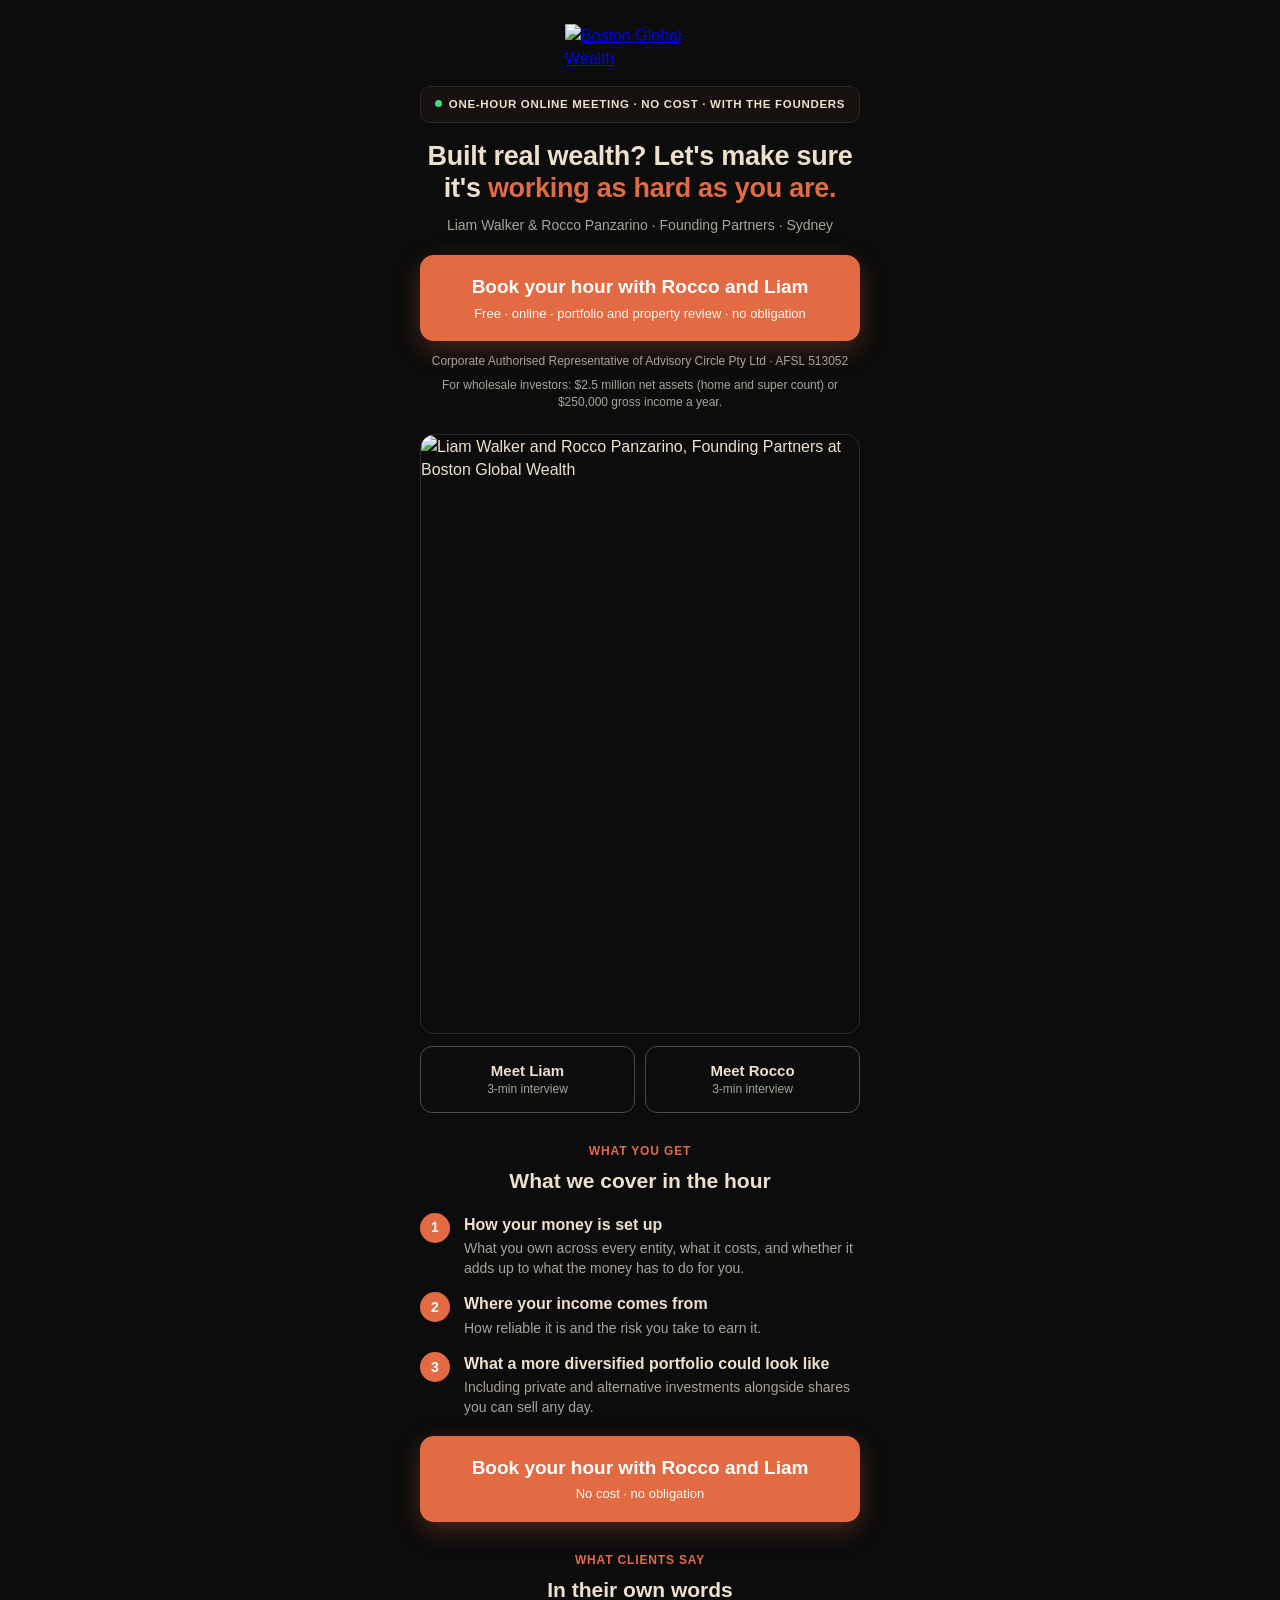
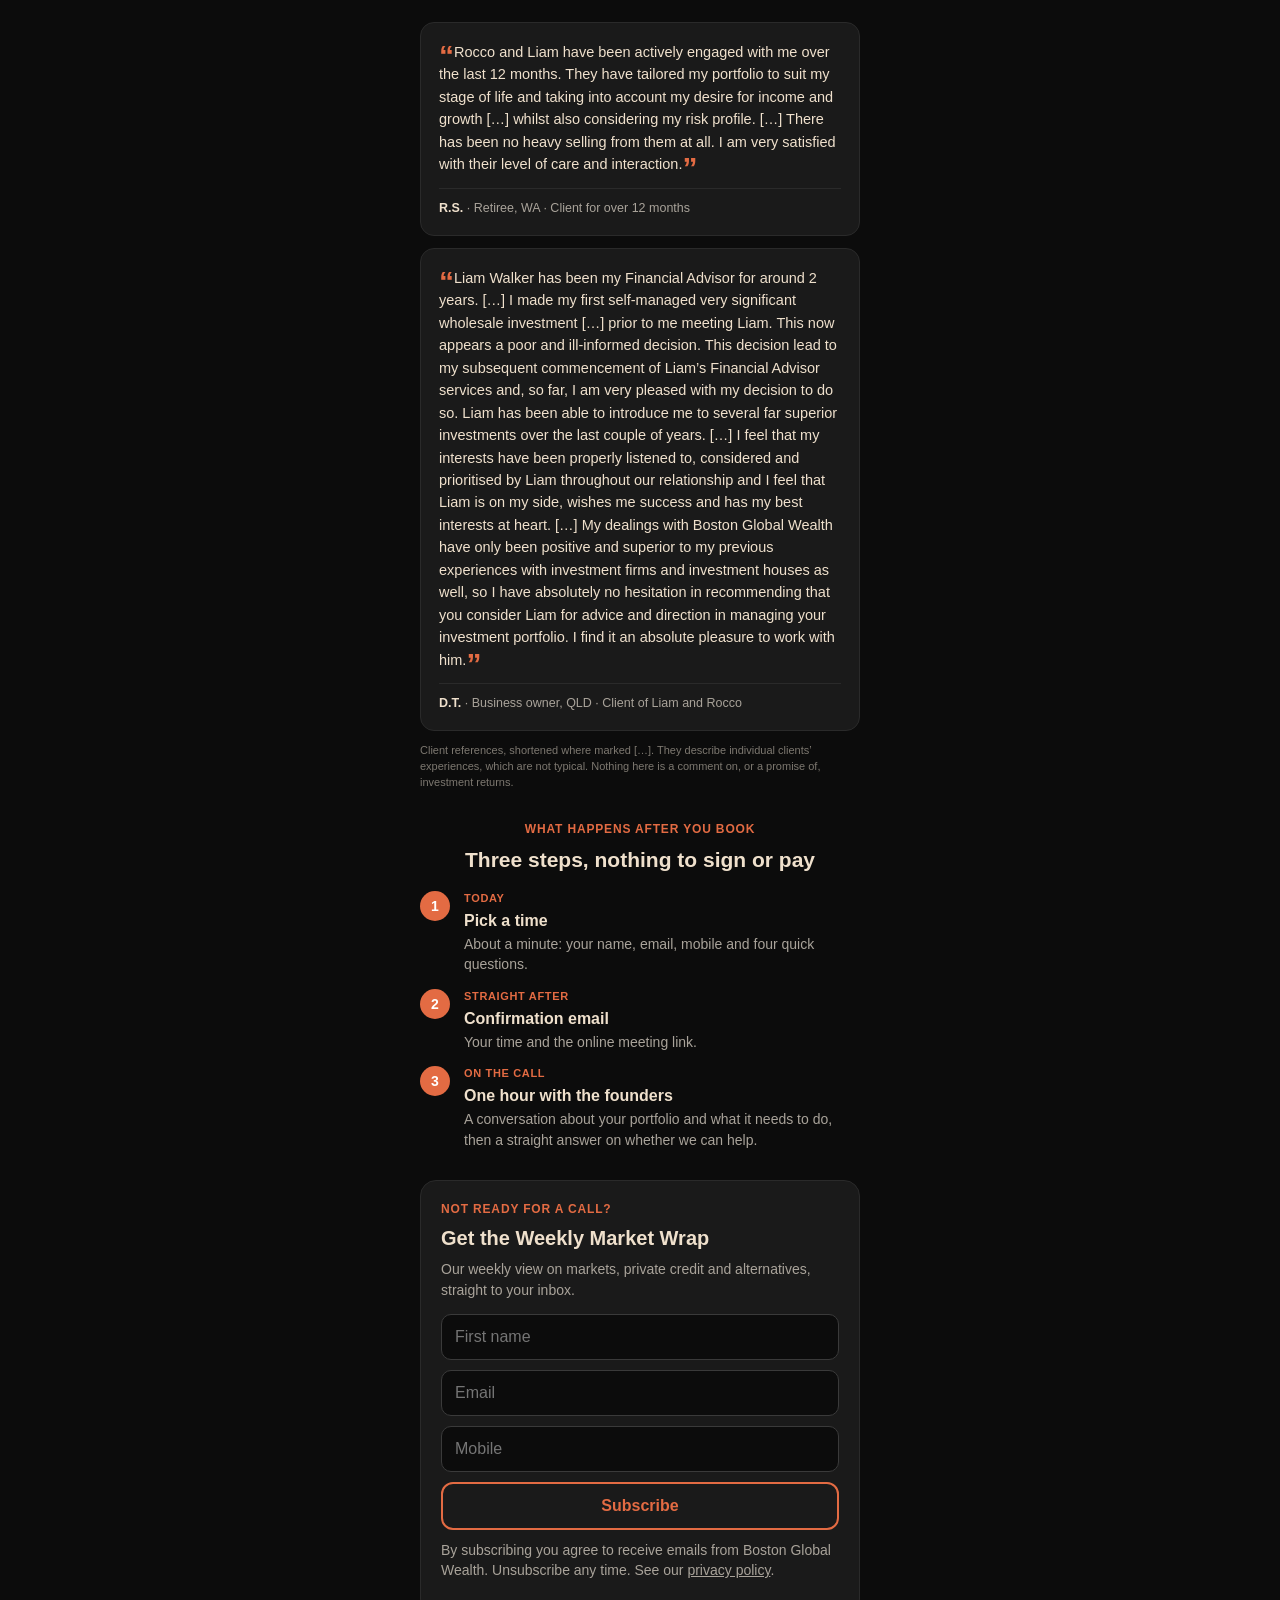
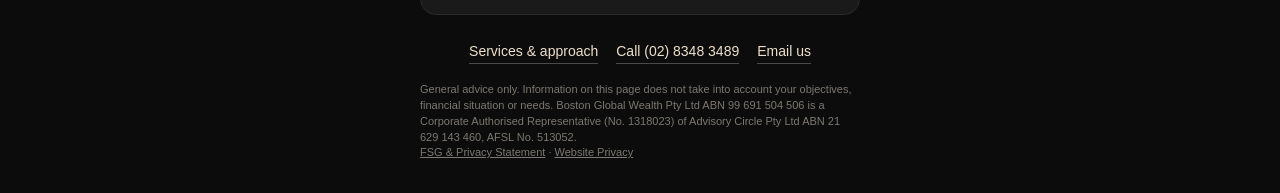
==== commit 0b2e0b59: "Add files via upload" ====
--- a/links/index.html
+++ b/links/index.html
@@ -35,6 +35,7 @@
 .btn-primary:active{background:var(--orange-dark)}
 .trust{text-align:center;color:var(--grey);font-size:12px;margin:12px 0 6px}
 .qual{text-align:center;color:var(--grey);font-size:12px;margin:0 0 22px}
+.photo{display:block;width:100%;aspect-ratio:4/3;object-fit:cover;object-position:center 20%;border-radius:14px;border:1px solid var(--line);margin-bottom:12px}
 .row{display:flex;gap:10px;margin-top:10px}
 .btn-ghost{flex:1;text-align:center;text-decoration:none;color:var(--cream);border:1.5px solid #4a4a4a;border-radius:12px;padding:13px 8px;font-weight:700;font-size:15px}
 .btn-ghost small{display:block;font-weight:500;font-size:12px;color:var(--grey)}
@@ -93,6 +94,7 @@
   <p class="qual">For wholesale investors: $2.5 million net assets (home and super count) or $250,000 gross income a year.</p>
 
   <!-- 2. SECONDARY: INTERVIEWS -->
+  <img class="photo" src="https://roccoandliambgw.com/assets/hero.jpg" alt="Liam Walker and Rocco Panzarino, Founding Partners at Boston Global Wealth" width="800" height="600">
   <div class="row">
     <a class="btn-ghost" data-track="meet_liam" href="https://www.instagram.com/reel/DeqbWVbpsmq/">Meet Liam<small>3-min interview</small></a>
     <a class="btn-ghost" data-track="meet_rocco" href="https://www.instagram.com/reel/DesJcNbhaky/">Meet Rocco<small>3-min interview</small></a>
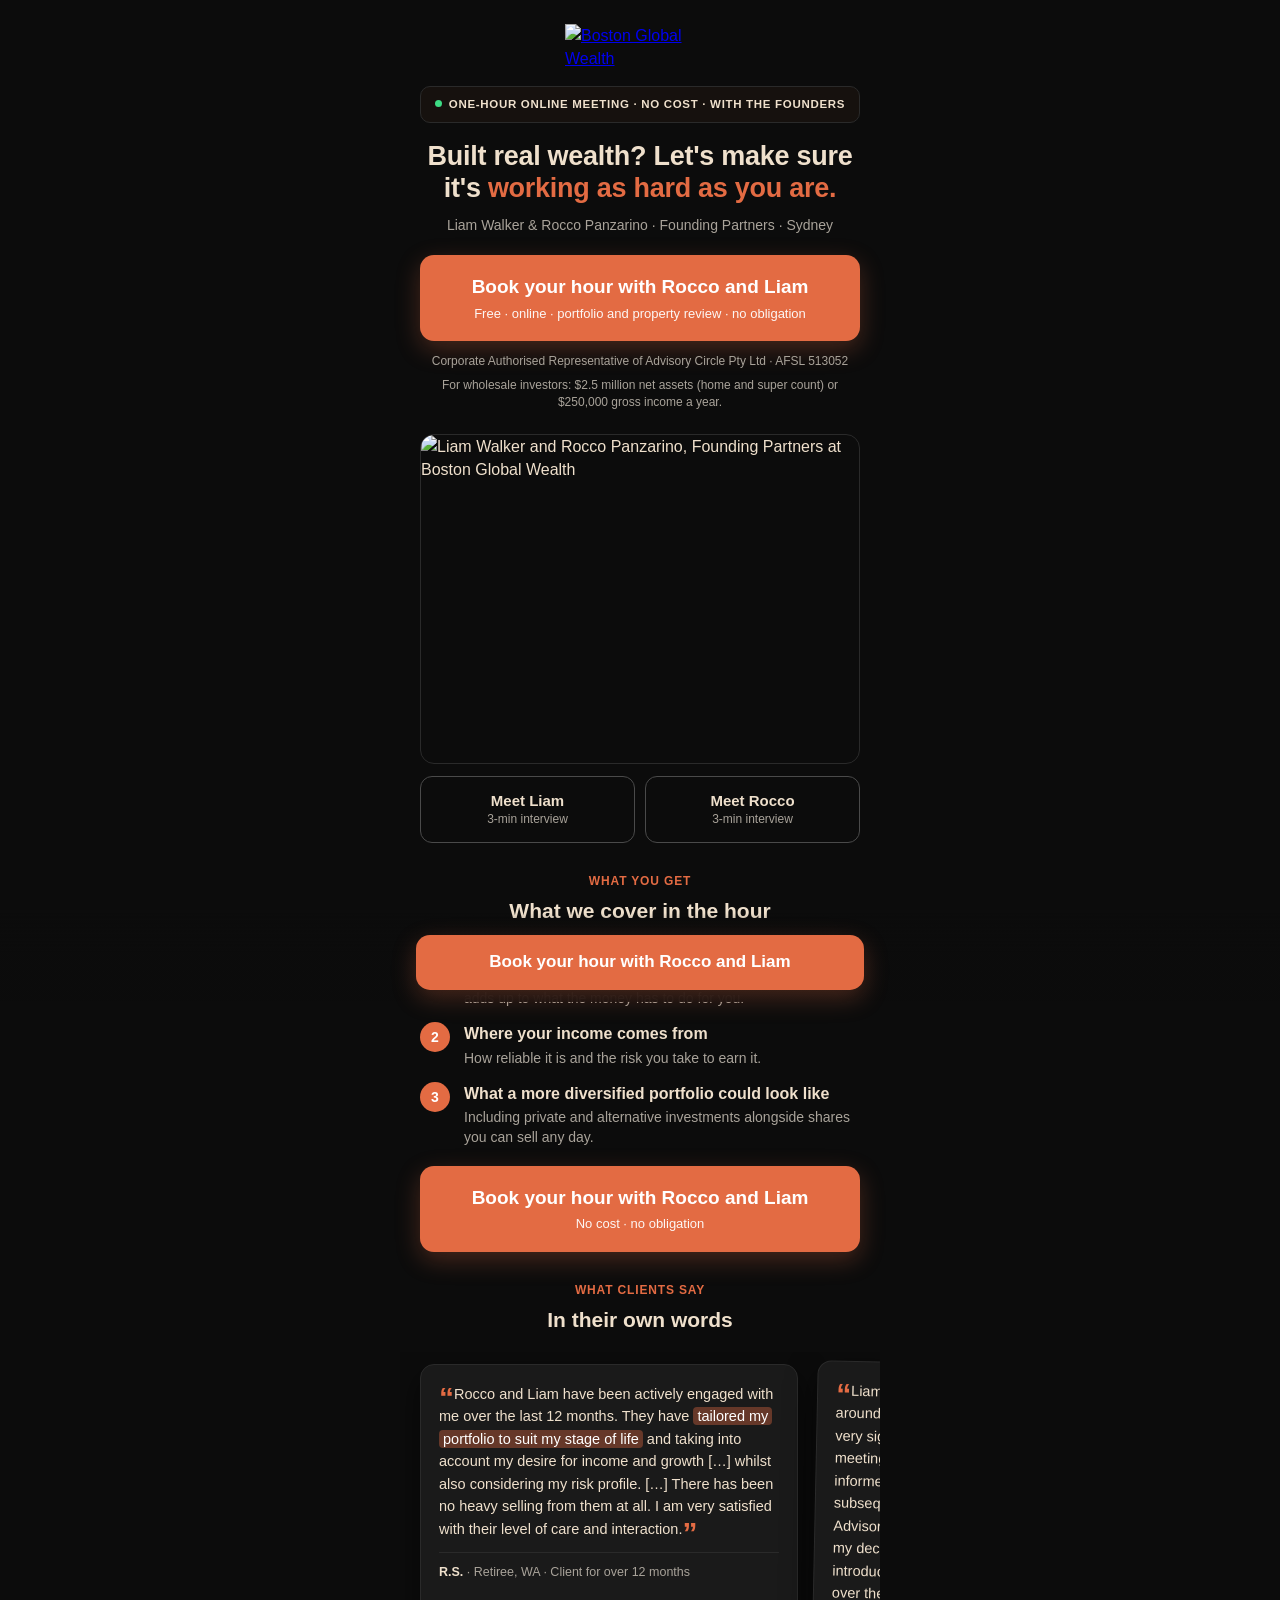
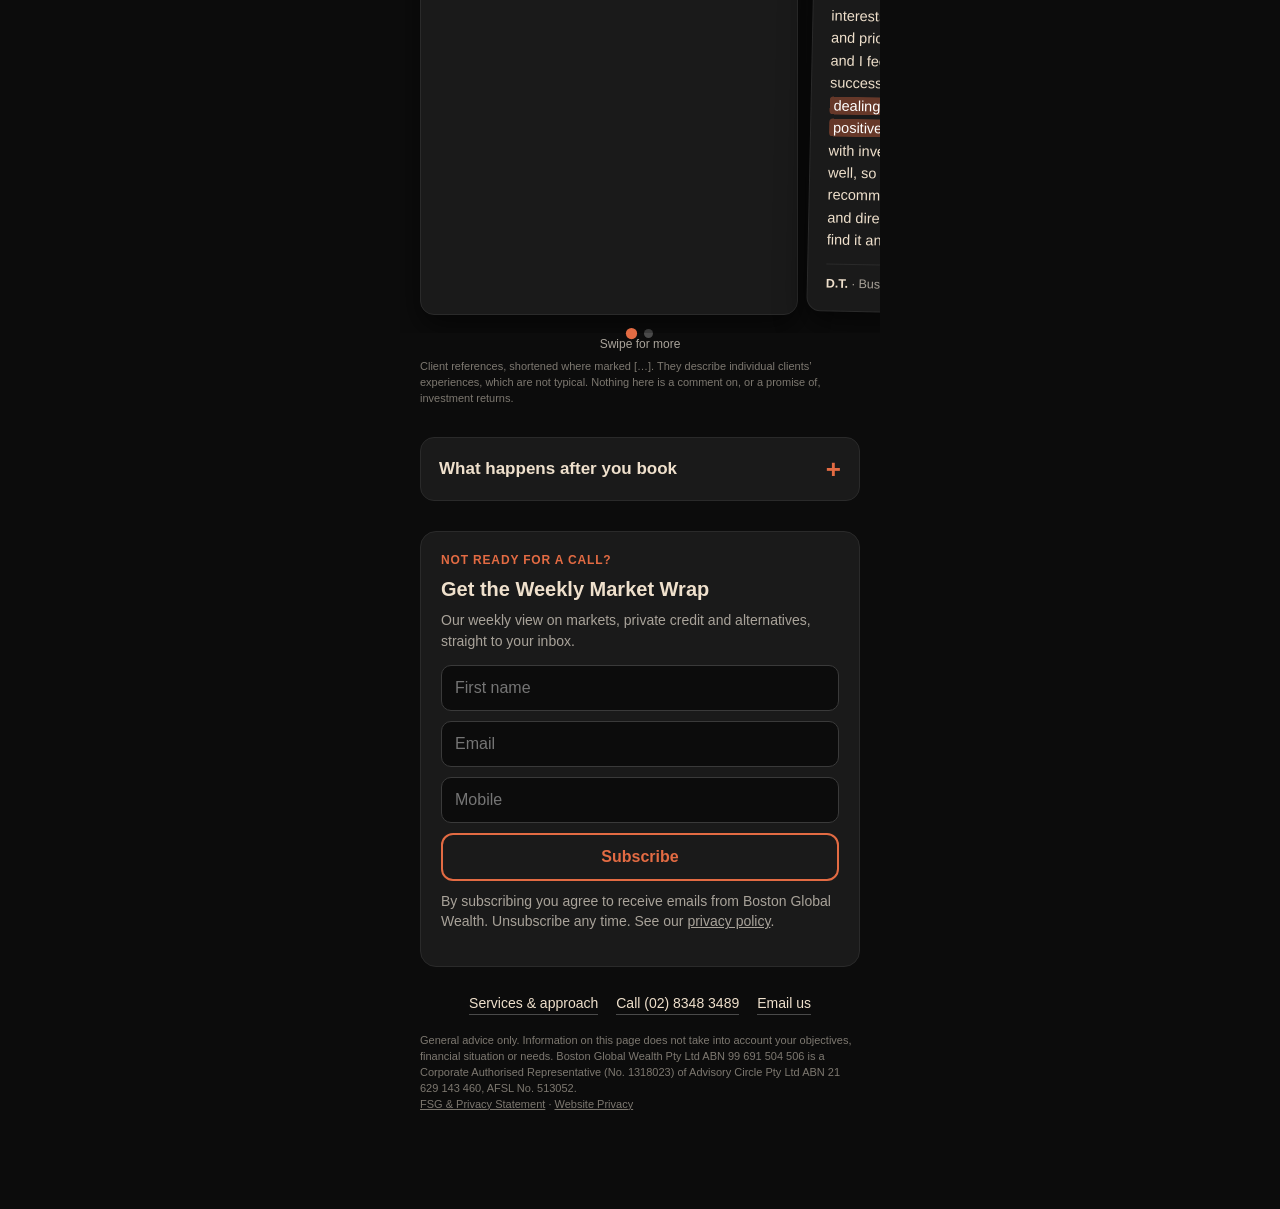
==== commit 1d838912: "Add files via upload References" ====
--- a/links/index.html
+++ b/links/index.html
@@ -15,6 +15,7 @@
 
 <!-- Shared site tracking: Meta Pixel, GA4 (G-Z08MJGQLNM), Google Ads, HubSpot and UTM capture.
      Same file the home page uses, so /links/ reports to the same GA4 property and Pixel. -->
+<script>document.documentElement.classList.add("js");</script>
 <script src="/assets/track.js"></script>
 
 <style>
@@ -35,7 +36,7 @@
 .btn-primary:active{background:var(--orange-dark)}
 .trust{text-align:center;color:var(--grey);font-size:12px;margin:12px 0 6px}
 .qual{text-align:center;color:var(--grey);font-size:12px;margin:0 0 22px}
-.photo{display:block;width:100%;aspect-ratio:4/3;object-fit:cover;object-position:center 20%;border-radius:14px;border:1px solid var(--line);margin-bottom:12px}
+.photo{display:block;width:100%;height:auto;aspect-ratio:4/3;object-fit:cover;object-position:center 20%;border-radius:14px;border:1px solid var(--line);margin-bottom:12px}
 .row{display:flex;gap:10px;margin-top:10px}
 .btn-ghost{flex:1;text-align:center;text-decoration:none;color:var(--cream);border:1.5px solid #4a4a4a;border-radius:12px;padding:13px 8px;font-weight:700;font-size:15px}
 .btn-ghost small{display:block;font-weight:500;font-size:12px;color:var(--grey)}
@@ -74,6 +75,34 @@
 .foot-links a{color:var(--cream);text-decoration:none;border-bottom:1px solid #4a4a4a;padding-bottom:1px}
 .legal{font-size:11px;color:#7d7870;margin-top:18px}
 .legal a{color:#7d7870}
+
+/* motion + interaction */
+html.js .reveal{opacity:0;transform:translateY(18px);transition:opacity .6s ease,transform .6s ease}
+html.js .reveal.in{opacity:1;transform:none}
+@media (prefers-reduced-motion:reduce){html.js .reveal{opacity:1;transform:none;transition:none}}
+.btn-primary,.btn-ghost,.btn-sub{transition:transform .15s ease,box-shadow .15s ease,background .15s ease}
+.btn-primary:hover{transform:translateY(-2px);box-shadow:0 12px 28px rgba(227,107,67,.38)}
+.btn-primary:active,.btn-ghost:active,.btn-sub:active{transform:scale(.98)}
+.btn-ghost:hover{border-color:var(--orange)}
+.wrap{padding-bottom:calc(96px + env(safe-area-inset-bottom))}
+mark{background:rgba(227,107,67,.38);color:#fff;padding:1px 4px;border-radius:4px;-webkit-box-decoration-break:clone;box-decoration-break:clone}
+.car{display:flex;gap:14px;overflow-x:auto;scroll-snap-type:x mandatory;margin:0 -20px;padding:12px 20px 18px;scrollbar-width:none;-webkit-overflow-scrolling:touch}
+.car::-webkit-scrollbar{display:none}
+.car .ref{flex:0 0 86%;scroll-snap-align:center;margin:0;transform:rotate(var(--r,0deg));box-shadow:0 12px 30px rgba(0,0,0,.55);transition:transform .35s ease}
+.car .ref.active{transform:rotate(0deg)}
+.dots{display:flex;justify-content:center;gap:8px;margin:-4px 0 4px}
+.dots button{width:9px;height:9px;border-radius:50%;border:0;background:#4a4a4a;padding:0;cursor:pointer;transition:background .2s,transform .2s}
+.dots button.on{background:var(--orange);transform:scale(1.25)}
+.hint{text-align:center;color:var(--grey);font-size:12px;margin-top:-6px}
+.acc{background:var(--ink);border:1px solid var(--line);border-radius:14px;padding:2px 18px}
+.acc summary{list-style:none;cursor:pointer;display:flex;justify-content:space-between;align-items:center;gap:12px;padding:16px 0;font-weight:800;font-size:17px;color:var(--cream)}
+.acc summary::-webkit-details-marker{display:none}
+.acc .chev{color:var(--orange);font-size:26px;line-height:1;transition:transform .2s}
+.acc[open] .chev{transform:rotate(45deg)}
+.acc .lede{font-size:13px;color:var(--grey);margin:-4px 0 14px}
+.sticky{position:fixed;left:0;right:0;bottom:0;z-index:20;padding:22px 16px calc(12px + env(safe-area-inset-bottom));background:linear-gradient(rgba(12,12,12,0),rgba(12,12,12,.96) 45%);transform:translateY(115%);transition:transform .28s ease;pointer-events:none}
+.sticky.show{transform:none}
+.sticky .btn-primary{max-width:448px;margin:0 auto;padding:15px;font-size:17px;pointer-events:auto}
 </style>
 </head>
 <body>
@@ -86,7 +115,7 @@
   <p class="sub">Liam Walker &amp; Rocco Panzarino · Founding Partners · Sydney</p>
 
   <!-- 1. PRIMARY ACTION (data-book opens the Calendly popup via /assets/site.js) -->
-  <a class="btn-primary" data-track="book_call_top" data-book="links_top" href="https://calendly.com/liam-bostonglobalwealth/introductory-call">
+  <a class="btn-primary" id="bookBtn" data-track="book_call_top" data-book="links_top" href="https://calendly.com/liam-bostonglobalwealth/introductory-call">
     Book your hour with Rocco and Liam
     <small>Free · online · portfolio and property review · no obligation</small>
   </a>
@@ -101,41 +130,47 @@
   </div>
 
   <!-- WHAT YOU GET -->
-  <section class="sec">
+  <section class="sec reveal">
     <div class="eyebrow">What you get</div>
     <h2>What we cover in the hour</h2>
     <div class="item"><b class="n">1</b><div><h3>How your money is set up</h3><p>What you own across every entity, what it costs, and whether it adds up to what the money has to do for you.</p></div></div>
     <div class="item"><b class="n">2</b><div><h3>Where your income comes from</h3><p>How reliable it is and the risk you take to earn it.</p></div></div>
     <div class="item"><b class="n">3</b><div><h3>What a more diversified portfolio could look like</h3><p>Including private and alternative investments alongside shares you can sell any day.</p></div></div>
-    <a class="btn-primary" data-track="book_call_hour" data-book="links_hour" href="https://calendly.com/liam-bostonglobalwealth/introductory-call">Book your hour with Rocco and Liam<small>No cost · no obligation</small></a>
+    <a class="btn-primary" id="hourBtn" data-track="book_call_hour" data-book="links_hour" href="https://calendly.com/liam-bostonglobalwealth/introductory-call">Book your hour with Rocco and Liam<small>No cost · no obligation</small></a>
   </section>
 
   <!-- CLIENT REFERENCES (shortened where marked […]; compliance to approve before publishing) -->
-  <section class="sec" id="references">
+  <section class="sec reveal" id="references">
     <div class="eyebrow">What clients say</div>
     <h2>In their own words</h2>
-    <figure class="ref">
-      <blockquote><span class="q">“</span>Rocco and Liam have been actively engaged with me over the last 12 months. They have tailored my portfolio to suit my stage of life and taking into account my desire for income and growth […] whilst also considering my risk profile. […] There has been no heavy selling from them at all. I am very satisfied with their level of care and interaction.<span class="q">”</span></blockquote>
-      <cite><b>R.S.</b> · Retiree, WA · Client for over 12 months</cite>
-    </figure>
-    <figure class="ref">
-      <blockquote><span class="q">“</span>Liam Walker has been my Financial Advisor for around 2 years. […] I made my first self-managed very significant wholesale investment […] prior to me meeting Liam. This now appears a poor and ill-informed decision. This decision lead to my subsequent commencement of Liam’s Financial Advisor services and, so far, I am very pleased with my decision to do so. Liam has been able to introduce me to several far superior investments over the last couple of years. […] I feel that my interests have been properly listened to, considered and prioritised by Liam throughout our relationship and I feel that Liam is on my side, wishes me success and has my best interests at heart. […] My dealings with Boston Global Wealth have only been positive and superior to my previous experiences with investment firms and investment houses as well, so I have absolutely no hesitation in recommending that you consider Liam for advice and direction in managing your investment portfolio. I find it an absolute pleasure to work with him.<span class="q">”</span></blockquote>
-      <cite><b>D.T.</b> · Business owner, QLD · Client of Liam and Rocco</cite>
-    </figure>
+    <div class="car" id="car" tabindex="0" aria-label="Client references. Swipe to read more.">
+      <figure class="ref active" style="--r:-1.2deg">
+        <blockquote><span class="q">“</span>Rocco and Liam have been actively engaged with me over the last 12 months. They have <mark>tailored my portfolio to suit my stage of life</mark> and taking into account my desire for income and growth […] whilst also considering my risk profile. […] There has been no heavy selling from them at all. I am very satisfied with their level of care and interaction.<span class="q">”</span></blockquote>
+        <cite><b>R.S.</b> · Retiree, WA · Client for over 12 months</cite>
+      </figure>
+      <figure class="ref" style="--r:1.2deg">
+        <blockquote><span class="q">“</span>Liam Walker has been my Financial Advisor for around 2 years. […] I made my first self-managed very significant wholesale investment […] prior to me meeting Liam. This now appears a poor and ill-informed decision. This decision lead to my subsequent commencement of Liam’s Financial Advisor services and, so far, I am very pleased with my decision to do so. Liam has been able to introduce me to several far superior investments over the last couple of years. […] I feel that my interests have been properly listened to, considered and prioritised by Liam throughout our relationship and I feel that Liam is on my side, wishes me success and has my best interests at heart. […] <mark>My dealings with Boston Global Wealth have only been positive and superior to my previous experiences</mark> with investment firms and investment houses as well, so I have absolutely no hesitation in recommending that you consider Liam for advice and direction in managing your investment portfolio. I find it an absolute pleasure to work with him.<span class="q">”</span></blockquote>
+        <cite><b>D.T.</b> · Business owner, QLD · Client of Liam and Rocco</cite>
+      </figure>
+    </div>
+    <div class="dots" id="dots" role="tablist" aria-label="Choose reference"><button class="on" type="button" aria-label="Reference 1"></button><button type="button" aria-label="Reference 2"></button></div>
+    <p class="hint">Swipe for more</p>
     <p class="ref-note">Client references, shortened where marked […]. They describe individual clients’ experiences, which are not typical. Nothing here is a comment on, or a promise of, investment returns.</p>
   </section>
 
-  <!-- WHAT HAPPENS AFTER YOU BOOK -->
-  <section class="sec">
-    <div class="eyebrow">What happens after you book</div>
-    <h2>Three steps, nothing to sign or pay</h2>
-    <div class="item"><b class="n">1</b><div><small>Today</small><h3>Pick a time</h3><p>About a minute: your name, email, mobile and four quick questions.</p></div></div>
-    <div class="item"><b class="n">2</b><div><small>Straight after</small><h3>Confirmation email</h3><p>Your time and the online meeting link.</p></div></div>
-    <div class="item"><b class="n">3</b><div><small>On the call</small><h3>One hour with the founders</h3><p>A conversation about your portfolio and what it needs to do, then a straight answer on whether we can help.</p></div></div>
+  <!-- WHAT HAPPENS AFTER YOU BOOK (tap to open) -->
+  <section class="sec reveal">
+    <details class="acc" id="acc">
+      <summary>What happens after you book <span class="chev">+</span></summary>
+      <p class="lede">Three steps, nothing to sign or pay.</p>
+      <div class="item"><b class="n">1</b><div><small>Today</small><h3>Pick a time</h3><p>About a minute: your name, email, mobile and four quick questions.</p></div></div>
+      <div class="item"><b class="n">2</b><div><small>Straight after</small><h3>Confirmation email</h3><p>Your time and the online meeting link.</p></div></div>
+      <div class="item"><b class="n">3</b><div><small>On the call</small><h3>One hour with the founders</h3><p>A conversation about your portfolio and what it needs to do, then a straight answer on whether we can help.</p></div></div>
+    </details>
   </section>
 
   <!-- 3. TERTIARY: NEWSLETTER (same form and handler as the home page) -->
-  <section class="card">
+  <section class="card reveal">
     <div class="eyebrow">Not ready for a call?</div>
     <h2>Get the Weekly Market Wrap</h2>
     <p>Our weekly view on markets, private credit and alternatives, straight to your inbox.</p>
@@ -164,6 +199,9 @@
   <a href="https://www.bostonglobalwealth.com.au/_files/ugd/f6deeb_38c5d5685875495e9167737adecfe1a2.pdf" data-track="fsg">FSG &amp; Privacy Statement</a> · <a href="https://roccoandliambgw.com/privacy/">Website Privacy</a></p>
 </main>
 
+
+<div class="sticky" id="sticky"><a class="btn-primary" data-track="book_call_sticky" data-book="links_sticky" href="https://calendly.com/liam-bostonglobalwealth/introductory-call">Book your hour with Rocco and Liam</a></div>
+
 <!-- Calendly popup, newsletter submit, phone/email tracking: shared with the home page -->
 <script src="/assets/site.js" defer></script>
 
@@ -208,6 +246,44 @@
     var p = Math.round((window.scrollY + window.innerHeight) / document.documentElement.scrollHeight * 100);
     [50,90].forEach(function(t){ if (p >= t && !sent[t]) { sent[t]=1; ga('scroll_depth', { percent: t }); } });
   }, {passive:true});
+
+  // ---- Scroll reveal ----
+  var rev = document.querySelectorAll('.reveal');
+  if ('IntersectionObserver' in window) {
+    var io = new IntersectionObserver(function(en){ en.forEach(function(x){ if (x.isIntersecting) { x.target.classList.add('in'); io.unobserve(x.target); } }); }, {threshold:.12});
+    rev.forEach(function(el){ io.observe(el); });
+  } else { rev.forEach(function(el){ el.classList.add('in'); }); }
+
+  // ---- Reference carousel: active card, dots, swipe tracking ----
+  var car = document.getElementById('car'), dotWrap = document.getElementById('dots');
+  if (car && dotWrap) {
+    var cards = car.querySelectorAll('.ref'), dots = dotWrap.querySelectorAll('button'), swiped = false, tick;
+    function setActive(i){ cards.forEach(function(c,n){ c.classList.toggle('active', n===i); }); dots.forEach(function(d,n){ d.classList.toggle('on', n===i); }); }
+    car.addEventListener('scroll', function(){
+      clearTimeout(tick);
+      tick = setTimeout(function(){
+        var step = cards[1].offsetLeft - cards[0].offsetLeft, i = Math.max(0, Math.min(cards.length-1, Math.round(car.scrollLeft / step)));
+        setActive(i);
+        if (!swiped && i > 0) { swiped = true; ga('reference_swipe'); }
+      }, 60);
+    }, {passive:true});
+    dots.forEach(function(d,n){ d.addEventListener('click', function(){ car.scrollTo({left: cards[n].offsetLeft - cards[0].offsetLeft, behavior:'smooth'}); ga('reference_dot', {index:n+1}); }); });
+  }
+
+  // ---- Accordion tracking ----
+  var acc = document.getElementById('acc');
+  if (acc) acc.addEventListener('toggle', function(){ if (acc.open) ga('after_booking_open'); });
+
+  // ---- Sticky booking bar: shows once the top button has scrolled away, hides near the other booking button and while typing ----
+  var stk = document.getElementById('sticky'), topBtn = document.getElementById('bookBtn') || document.querySelector('[data-track="book_call_top"]'), hourBtn = document.getElementById('hourBtn');
+  var topGone = false, hourSeen = false, typing = false;
+  function updSticky(){ stk.classList.toggle('show', topGone && !hourSeen && !typing); }
+  if ('IntersectionObserver' in window && topBtn) {
+    new IntersectionObserver(function(en){ topGone = !en[0].isIntersecting && en[0].boundingClientRect.top < 0; updSticky(); }).observe(topBtn);
+    if (hourBtn) new IntersectionObserver(function(en){ hourSeen = en[0].isIntersecting; updSticky(); }).observe(hourBtn);
+  }
+  nl.addEventListener('focusin', function(){ typing = true; updSticky(); });
+  nl.addEventListener('focusout', function(){ typing = false; updSticky(); });
 })();
 </script>
 </body>
